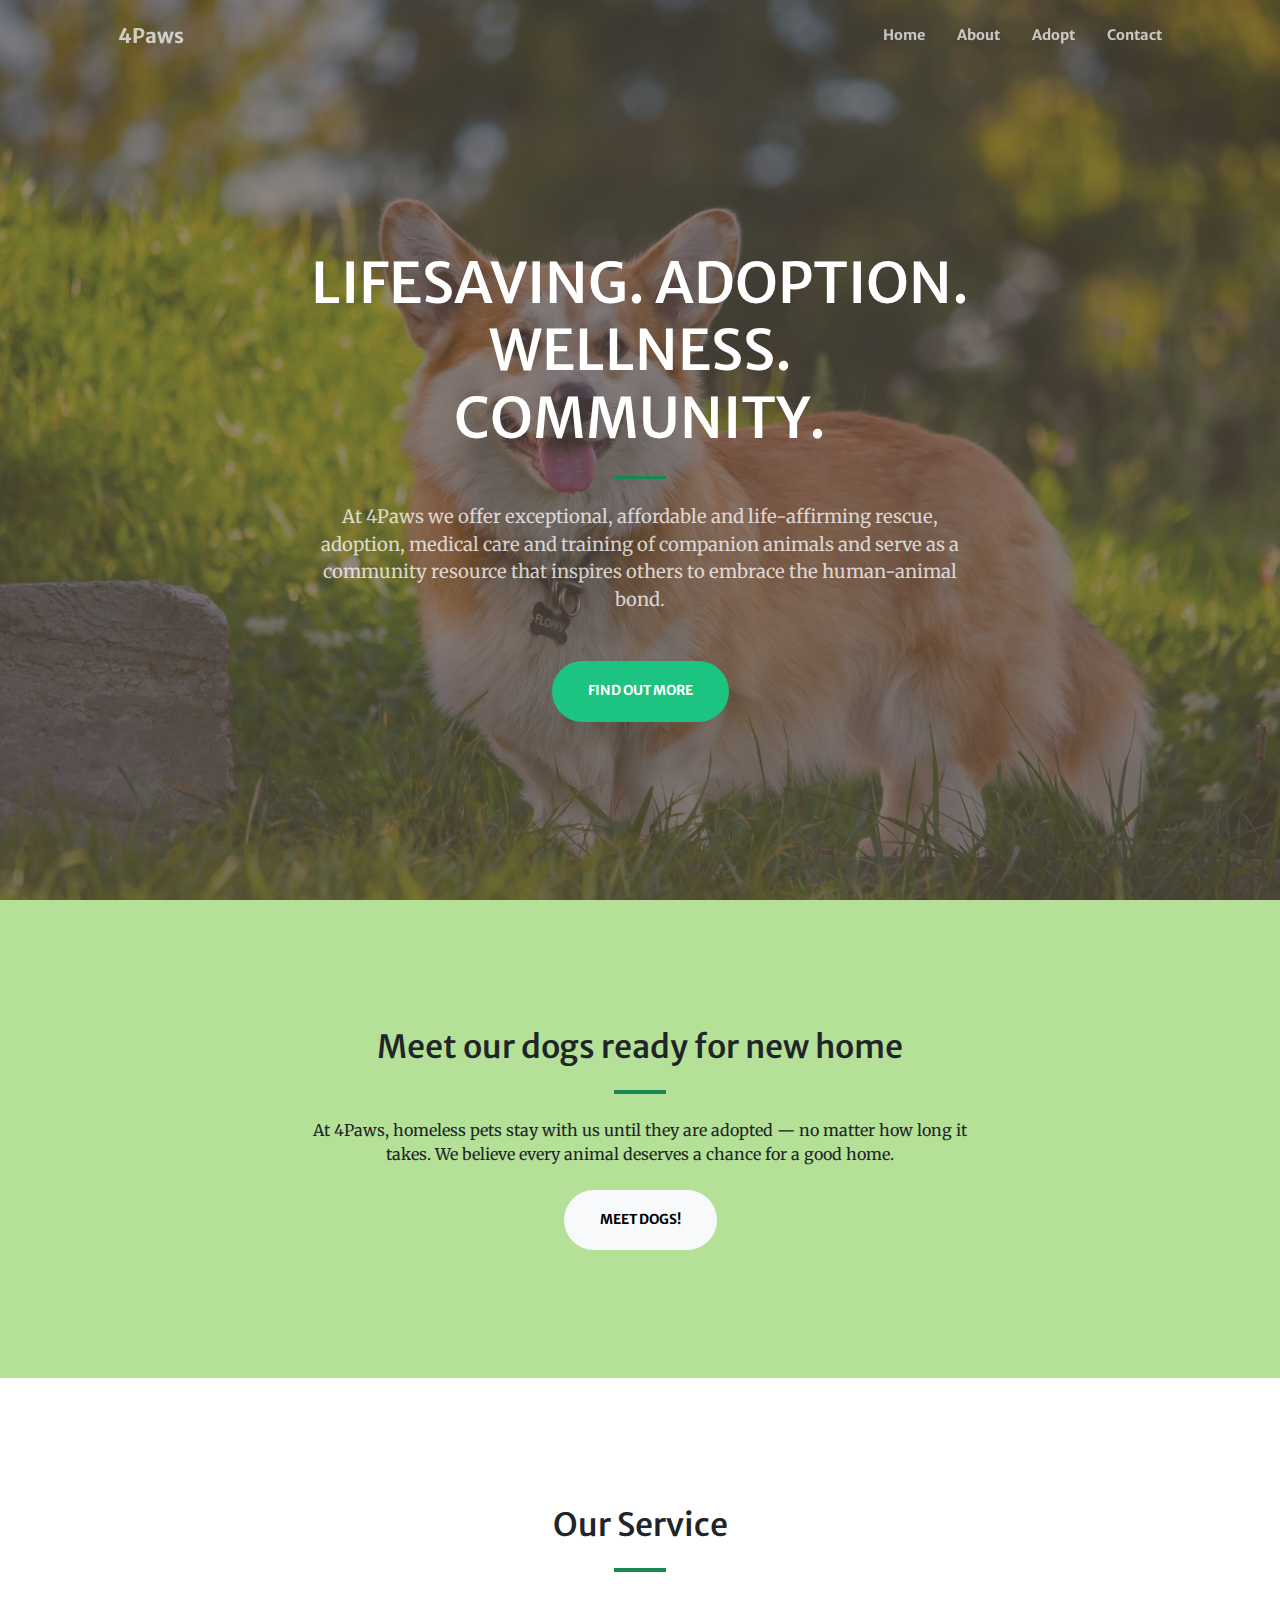
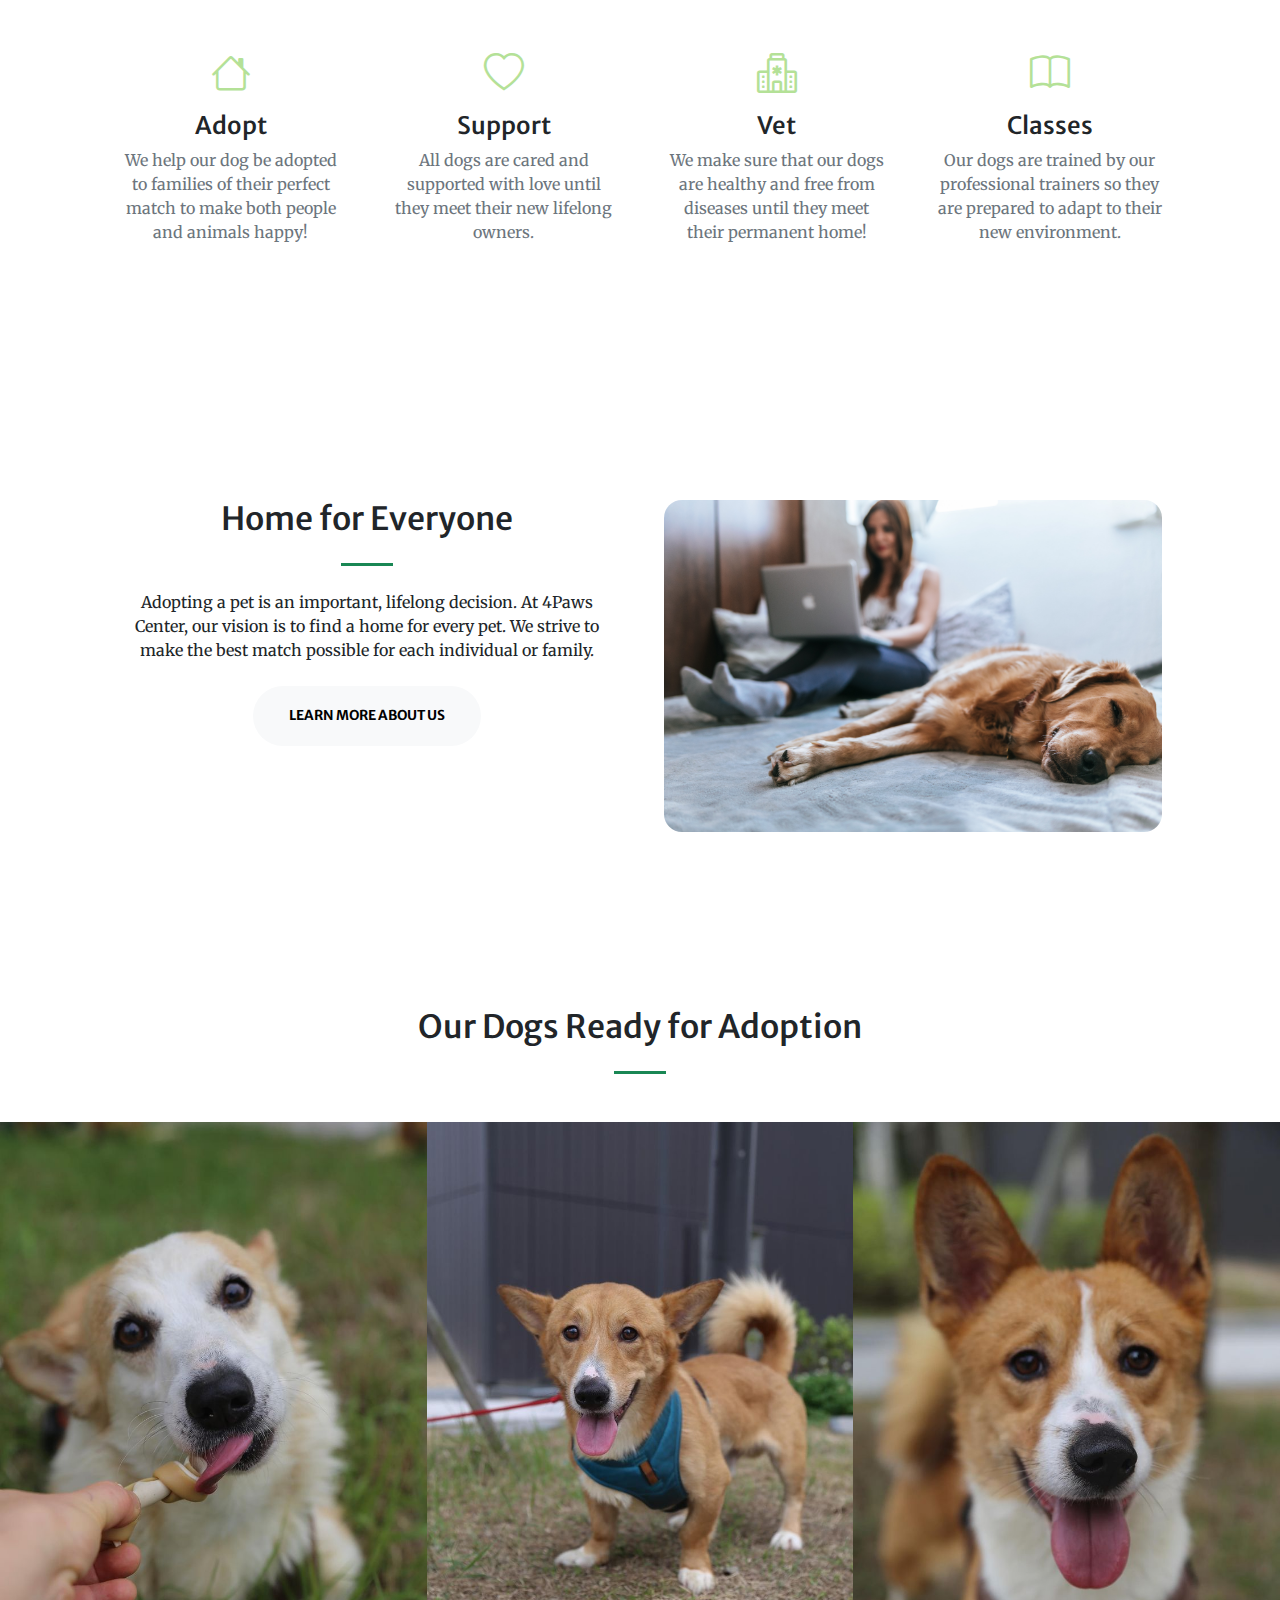
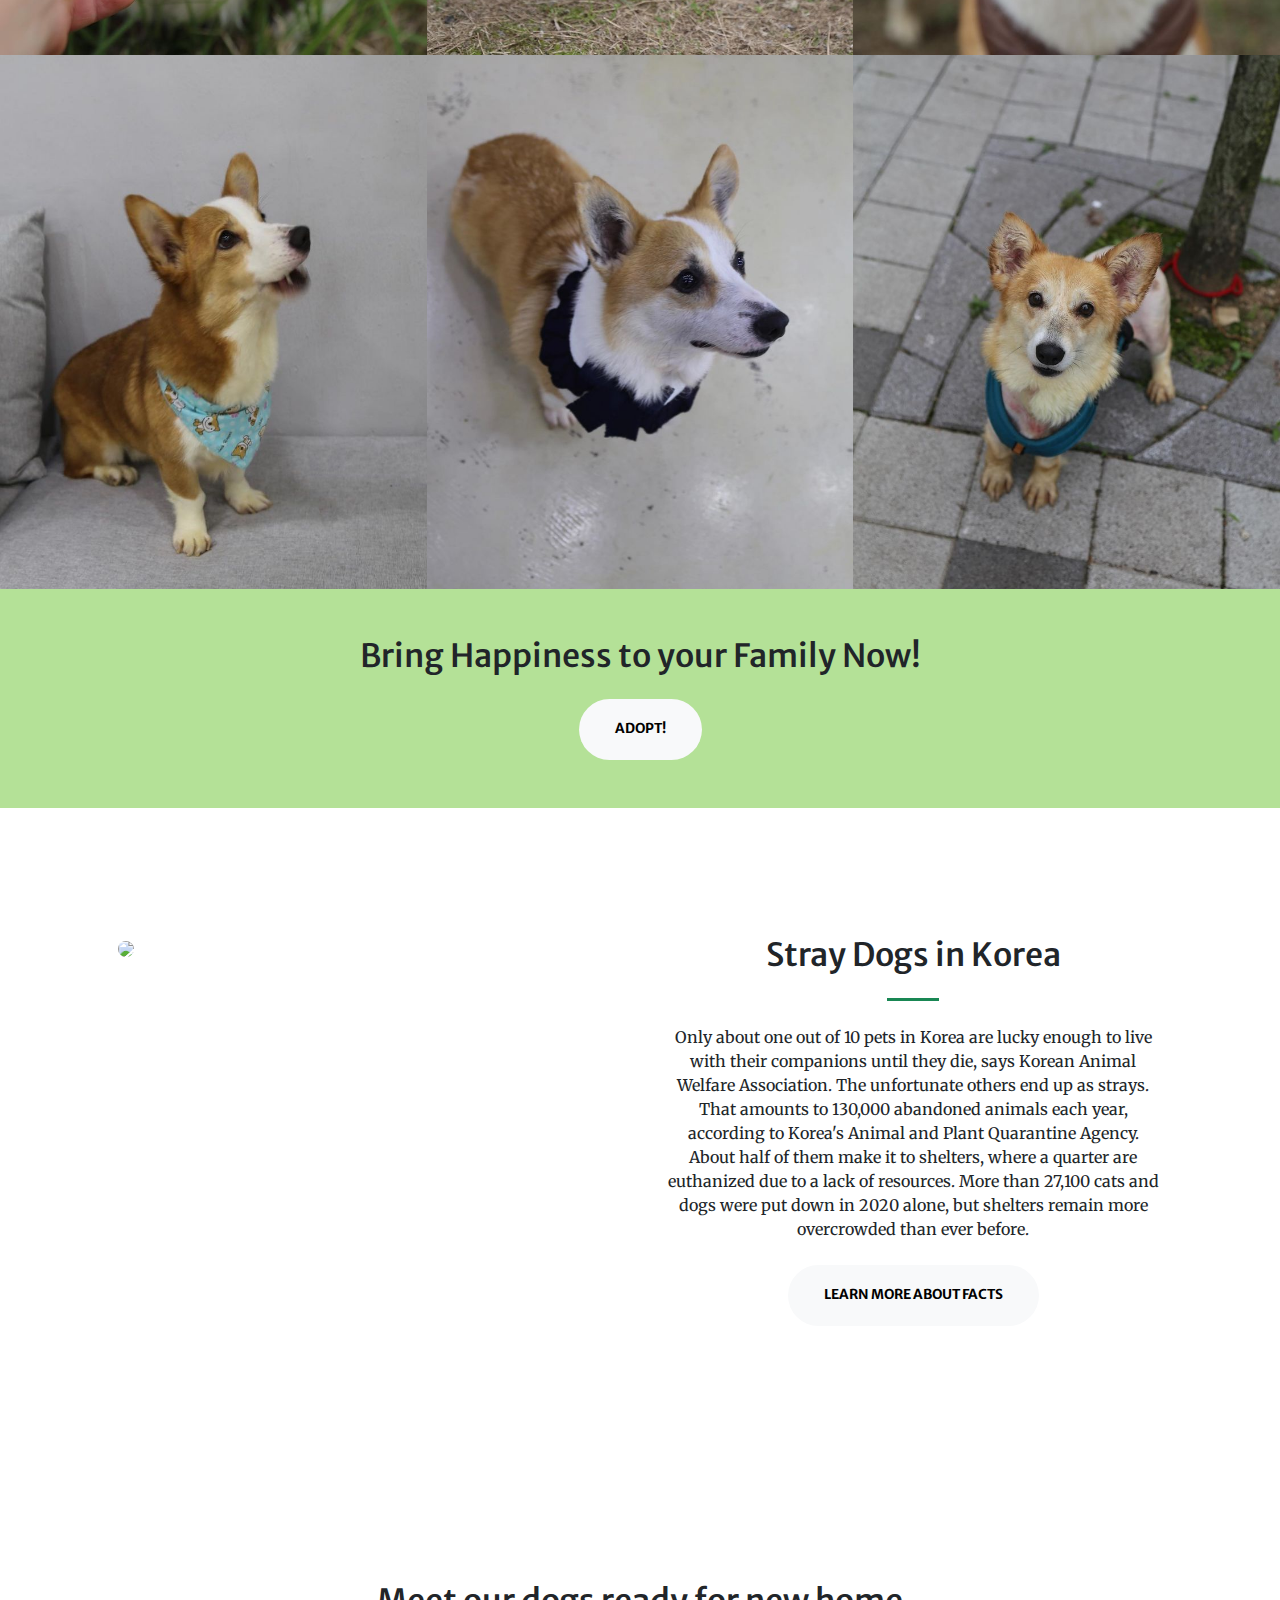
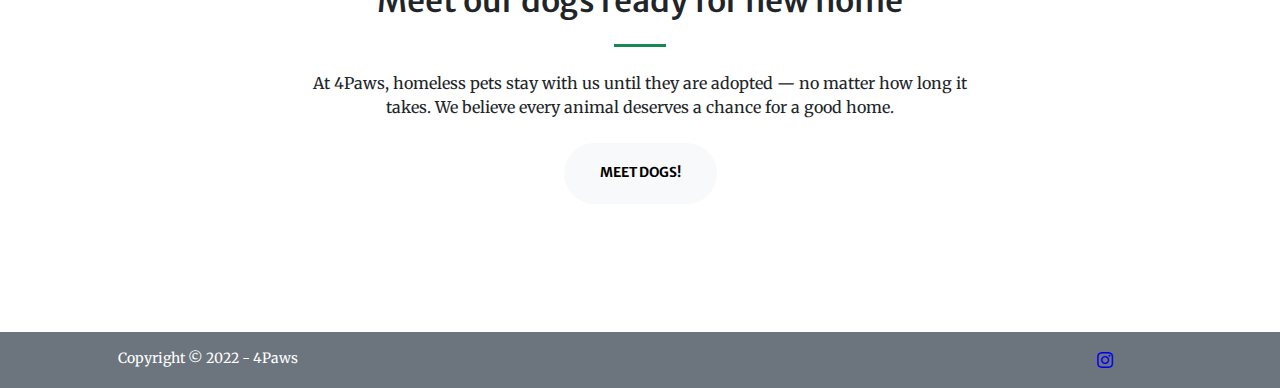
==== index.html @ 57ff25a9 "sd" ====
<!DOCTYPE html>
<html lang="en">

<head>
    <meta charset="utf-8" />
    <meta name="viewport" content="width=device-width, initial-scale=1, shrink-to-fit=no" />
    <meta name="description" content="" />
    <meta name="4paws" content="" />
    <title>4Paws - Save Animals</title>
    <!-- Favicon-->
    <link rel="icon" type="image/x-icon" href="assets/favicon.ico" />
    <!-- Bootstrap Icons-->
    <link rel="stylesheet" href="https://cdn.jsdelivr.net/npm/bootstrap-icons@1.8.3/font/bootstrap-icons.css">
    <!-- Google fonts-->
    <link href="https://fonts.googleapis.com/css?family=Merriweather+Sans:400,700" rel="stylesheet" />
    <link href="https://fonts.googleapis.com/css?family=Merriweather:400,300,300italic,400italic,700,700italic"
        rel="stylesheet" type="text/css" />
    <!-- SimpleLightbox plugin CSS-->
    <link href="https://cdnjs.cloudflare.com/ajax/libs/SimpleLightbox/2.1.0/simpleLightbox.min.css" rel="stylesheet" />
    <!-- Core theme CSS (includes Bootstrap)-->
    <link href="css/styles.css" rel="stylesheet" />
</head>

<body id="page-top">
    <!-- Navigation-->
    <nav class="navbar navbar-expand-lg navbar-light fixed-top py-3" id="mainNav">
        <div class="container px-4 px-lg-5">
            <a class="navbar-brand" href="index.html">4Paws</a>
            <button class="navbar-toggler navbar-toggler-right" type="button" data-bs-toggle="collapse"
                data-bs-target="#navbarResponsive" aria-controls="navbarResponsive" aria-expanded="false"
                aria-label="Toggle navigation"><span class="navbar-toggler-icon"></span></button>
            <div class="collapse navbar-collapse" id="navbarResponsive">
                <ul class="navbar-nav ms-auto my-2 my-lg-0">
                    <li class="nav-item"><a class="nav-link" href="index.html">Home</a></li>
                    <li class="nav-item"><a class="nav-link" href="index.html#services">About</a></li>
<!--                     <li class="nav-item"><a class="nav-link" href="stats.html">Statistics</a></li>
 -->                    <li class="nav-item"><a class="nav-link" href="adopt.html">Adopt</a></li>
                    <li class="nav-item"><a class="nav-link" href="contact.html">Contact</a></li>
                </ul>
            </div>
        </div>
    </nav>
    <!-- Masthead-->
    <header class="masthead">
        <div class="container px-4 px-lg-5 h-100">
            <div class="row gx-4 gx-lg-5 h-100 align-items-center justify-content-center text-center">
                <div class="col-lg-8 align-self-end">
                    <h1 class="text-white font-weight-bold">LIFESAVING. ADOPTION.
                        WELLNESS. COMMUNITY.</h1>
                    <hr class="divider" />
                </div>
                <div class="col-lg-8 align-self-baseline">
                    <p class="text-white-75 mb-5">At 4Paws we offer exceptional, affordable and life-affirming rescue,
                        adoption, medical care and training of companion animals and serve as a community resource that
                        inspires others to embrace the human-animal bond.</p>
                    <a class="btn btn-primary btn-xl" href="about.html">Find Out More</a>
                </div>
            </div>
        </div>
    </header>

    <!-- About-->
    <section class="page-section bg-primary" id="about">
        <div class="container px-4 px-lg-5">
            <div class="row gx-4 gx-lg-5 justify-content-center">
                <div class="col-lg-8 text-center">
                    <h2 class="text mt-0">Meet our dogs ready for new home</h2>
                    <hr class="divider" />
                    <p class="text-75 mb-4">At 4Paws, homeless pets stay with us until they are adopted — no matter how
                        long it takes. We believe every animal deserves a chance for a good home. </p>
                    <a class="btn btn-light btn-xl" href="https://www.instagram.com/4paws_goojo/?hl=en">Meet Dogs!</a>
                </div>
            </div>
        </div>
    </section>

    <!-- Services-->
    <section class="page-section" id="services">
        <div class="container px-4 px-lg-5">
            <h2 class="text-center mt-0">Our Service</h2>
            <hr class="divider" />
            <div class="row gx-4 gx-lg-5">
                <div class="col-lg-3 col-md-6 text-center">
                    <div class="mt-5">
                        <div class="mb-2"><i class="bi-house fs-1 text-primary"></i></div>
                        <h3 class="h4 mb-2">Adopt</h3>
                        <p class="text-muted mb-0">We help our dog be adopted to families of their perfect match to make
                            both people and animals happy!</p>
                    </div>
                </div>
                <div class="col-lg-3 col-md-6 text-center">
                    <div class="mt-5">
                        <div class="mb-2"><i class="bi-heart fs-1 text-primary"></i></div>
                        <h3 class="h4 mb-2">Support</h3>
                        <p class="text-muted mb-0">All dogs are cared and supported with love until they meet their new
                            lifelong owners.</p>
                    </div>
                </div>
                <div class="col-lg-3 col-md-6 text-center">
                    <div class="mt-5">
                        <div class="mb-2"><i class="bi-hospital fs-1 text-primary"></i></div>
                        <h3 class="h4 mb-2">Vet</h3>
                        <p class="text-muted mb-0">We make sure that our dogs are healthy and free from diseases until
                            they meet their permanent home!</p>
                    </div>
                </div>
                <div class="col-lg-3 col-md-6 text-center">
                    <div class="mt-5">
                        <div class="mb-2"><i class="bi-book fs-1 text-primary"></i></div>
                        <h3 class="h4 mb-2">Classes</h3>
                        <p class="text-muted mb-0">Our dogs are trained by our professional trainers so they are
                            prepared to adapt to their new environment.</p>
                    </div>
                </div>
            </div>
        </div>
    </section>

    <!-- Section 1 -->
    <section class="page-section" id="section1">
        <div class="container px-4 px-lg-5">
            <div class="row gx-4 gx-lg-5 justify-content-center">
                <div class="col-lg-6 text-center">
                    <h2 class="text mt-0">Home for Everyone</h2>
                    <hr class="divider" />
                    <p class="text-75 mb-4">Adopting a pet is an important, lifelong decision. At 4Paws Center, our vision is to find a home for every pet. We strive to make the best match possible for each individual or family.</p>
                    <a class="btn btn-light btn-xl" href="about.html">Learn more about Us</a>
                </div>
                <div class="col-lg-6">
                    <img class="img-fluid main-img" src="assets/img/home_dog.jpg">
                </div>
                </div>
            </div>
        </div>
    </section>

    <!-- Portfolio-->
    <div id="portfolio">
        <div class="container-fluid p-0">
            <h2 class="text-center mt-5  mb-4">Our Dogs Ready for Adoption</h2>
            <hr class="mb-5 mt-0 divider" />
            <div class="row g-0">
                <div class="col-lg-4 col-sm-6">
                    <div class="portfolio-box">
                        <img class="img-fluid" src="assets/img/portfolio/thumbnails/lotte.jpg" alt="..." />
                        <div class="portfolio-box-caption">
                            <div class="project-name">Sharlot</div>
                        </div>
                    </div>
                </div>
                <div class="col-lg-4 col-sm-6">
                    <div class="portfolio-box">
                        <img class="img-fluid" src="assets/img/portfolio/thumbnails/salt.jpg" alt="..." />
                        <div class="portfolio-box-caption">
                            <div class="project-name">Salt</div>
                        </div>
                    </div>
                </div>
                <div class="col-lg-4 col-sm-6">
                    <div class="portfolio-box">
                        <img class="img-fluid" src="assets/img/portfolio/thumbnails/sugar.jpg" alt="..." />
                        <div class="portfolio-box-caption">
                            <div class="project-name">Sugar</div>
                        </div>
                    </div>
                </div>
                <div class="col-lg-4 col-sm-6">
                    <div class="portfolio-box">
                        <img class="img-fluid" src="assets/img/portfolio/thumbnails/hero.jpg" alt="..." />
                        <div class="portfolio-box-caption">
                            <div class="project-name">Young</div>
                        </div>
                    </div>
                </div>
                <div class="col-lg-4 col-sm-6">
                    <div class="portfolio-box">
                        <img class="img-fluid" src="assets/img/portfolio/thumbnails/wealth.jpg" alt="..." />
                        <div class="portfolio-box-caption">
                            <div class="project-name">Welsche</div>
                        </div>
                    </div>
                </div>
                <div class="col-lg-4 col-sm-6">
                    <div class="portfolio-box">
                        <img class="img-fluid" src="assets/img/portfolio/thumbnails/faris.jpg" alt="..." />
                        <div class="portfolio-box-caption p-3">
                            <div class="project-name">Paris</div>
                        </div>
                    </div>
                </div>
            </div>
        </div>
    </div>


    <!-- Call to action-->
    <section class="bg-primary pt-5 pb-5 text">
        <div class="container px-1 px-lg-1 text-center">
            <h2 class="mb-4">Bring Happiness to your Family Now!</h2>
            <a class="btn btn-light btn-xl" href="adopt.html">Adopt!</a>
        </div>
    </section>


    <!-- Facts-->
    <section class="page-section" id="facts">
        <div class="container px-4 px-lg-5">
            <div class="row gx-4 gx-lg-5 justify-content-center">
                <div class="col-lg-6">
                                        <img class="img-fluid main-img" src="assets/img/korea_dog.jpg">

                </div>

                <div class="col-lg-6 text-center">
                    <h2 class="text mt-0">Stray Dogs in Korea</h2>
                    <hr class="divider" />
                    <p class="text-75 mb-4">Only about one out of 10 pets in Korea are lucky enough to live with their
                        companions until they die, says Korean Animal Welfare Association. The unfortunate others end up
                        as strays.
                        That amounts to 130,000 abandoned animals each year, according to Korea's Animal and Plant
                        Quarantine Agency. About half of them make it to shelters, where a quarter are euthanized due to
                        a lack of resources. More than 27,100 cats and dogs were put down in 2020 alone, but shelters
                        remain more overcrowded than ever before.</p>
                    <a class="btn btn-light btn-xl" href="stats.html">Learn more about facts</a>
                </div>
            </div>
        </div>
    </section>


    <!-- Volunteering -->
    <section class="page-section" id="facts">
        <div class="container px-4 px-lg-5">
            <div class="row gx-4 gx-lg-5 justify-content-center">
                <div class="col-lg-8 text-center">
                    <h2 class="text mt-0">Meet our dogs ready for new home</h2>
                    <hr class="divider" />
                    <p class="text-75 mb-4">At 4Paws, homeless pets stay with us until they are adopted — no matter how
                        long it takes. We believe every animal deserves a chance for a good home. </p>
                    <a class="btn btn-light btn-xl" href="adopt.html">Meet Dogs!</a>
                </div>
            </div>
        </div>
    </section>


    <!-- Footer-->
    <footer class="bg-secondary py-3">
        <div class="container px-4 px-lg-5">
            <div class="row">
                <div class="col-lg-11 small text-left text-white">
                    Copyright &copy; 2022 - 4Paws
                </div>
                <div class="col-lg-1 right">
                    <a href="https://www.instagram.com/4paws_goojo/" target="_blank"><i class="bi bi-instagram"></i></a>
                </div>
            </div>
        </div>
    </footer>
    <!-- Bootstrap core JS-->
    <script src="https://cdn.jsdelivr.net/npm/bootstrap@5.1.3/dist/js/bootstrap.bundle.min.js"></script>
    <!-- SimpleLightbox plugin JS-->
    <script src="https://cdnjs.cloudflare.com/ajax/libs/SimpleLightbox/2.1.0/simpleLightbox.min.js"></script>
    <!-- Core theme JS-->
    <script src="js/scripts.js"></script>
    <!-- * * * * * * * * * * * * * * * * * * * * * * * * * * * * * * * * * * * * * * * *-->
    <!-- * *                               SB Forms JS                               * *-->
    <!-- * * Activate your form at https://startbootstrap.com/solution/contact-forms * *-->
    <!-- * * * * * * * * * * * * * * * * * * * * * * * * * * * * * * * * * * * * * * * *-->
    <script src="https://cdn.startbootstrap.com/sb-forms-latest.js"></script>
</body>

</html>
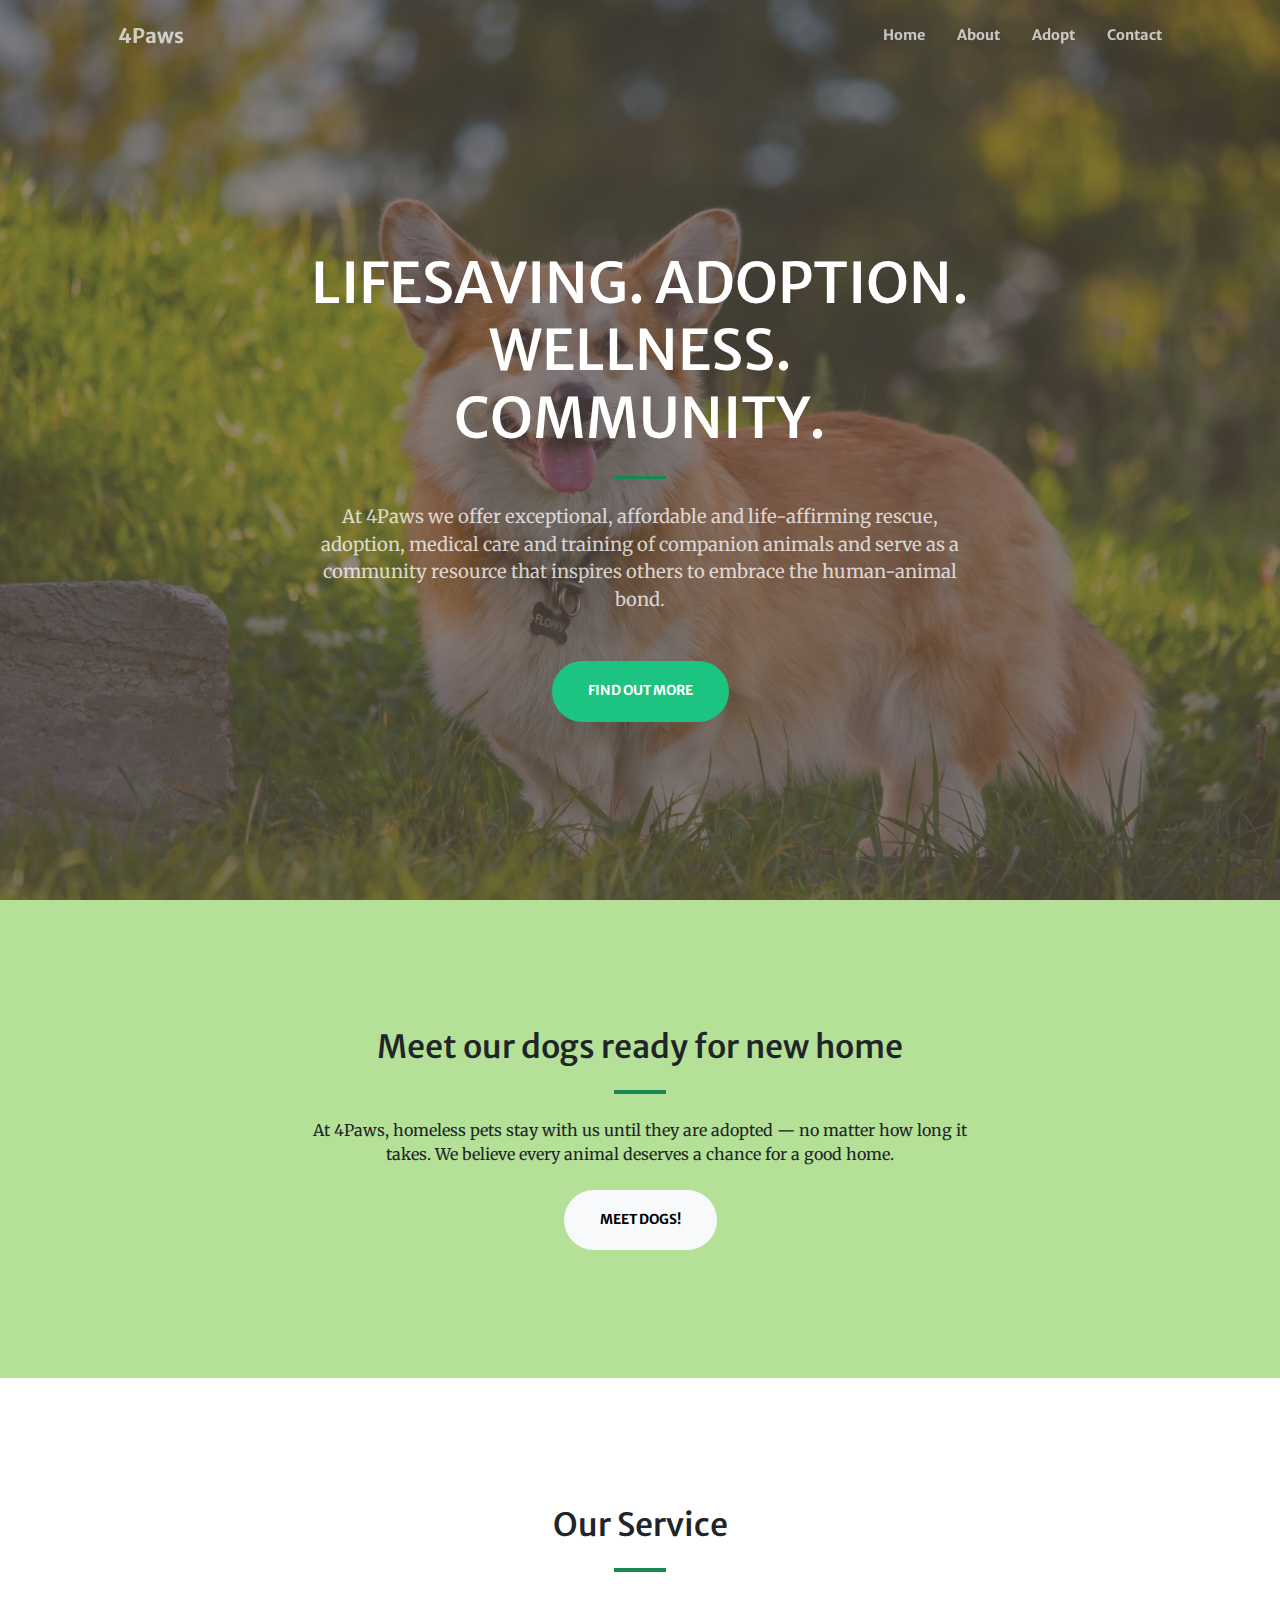
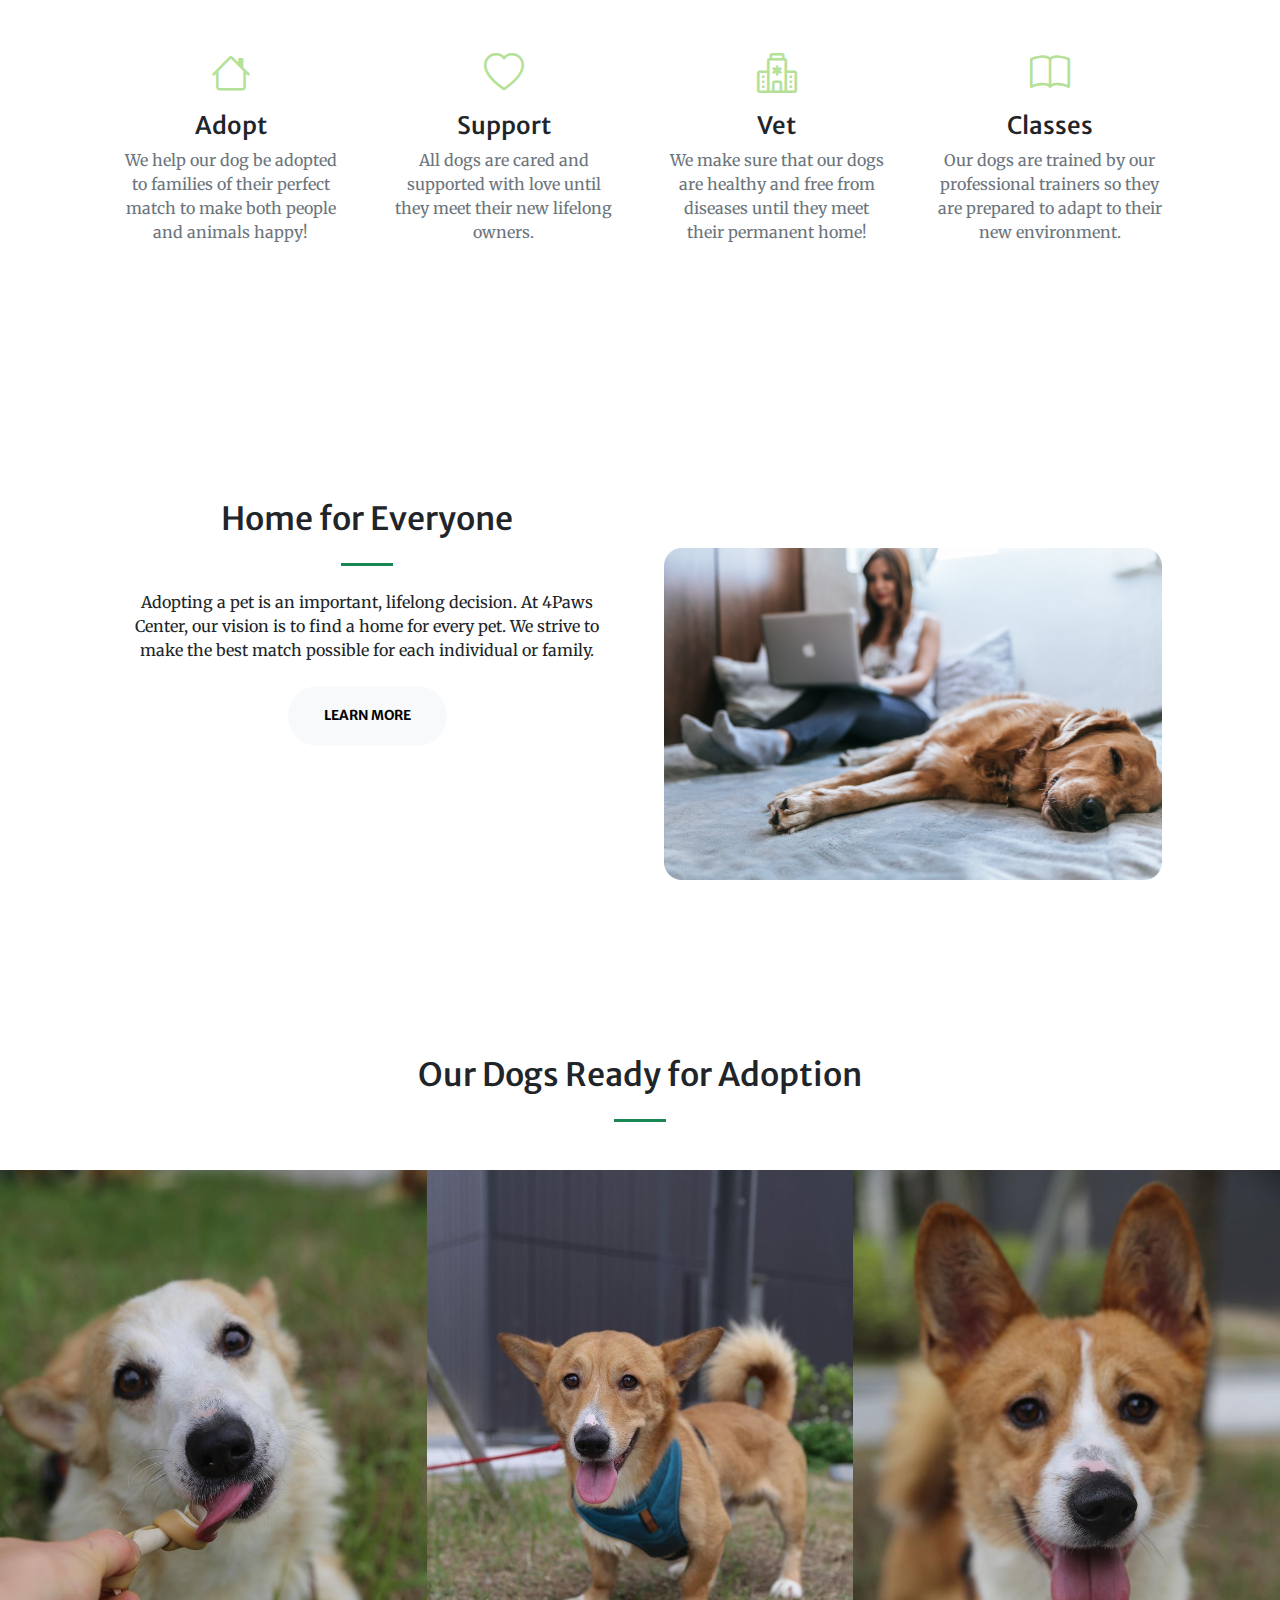
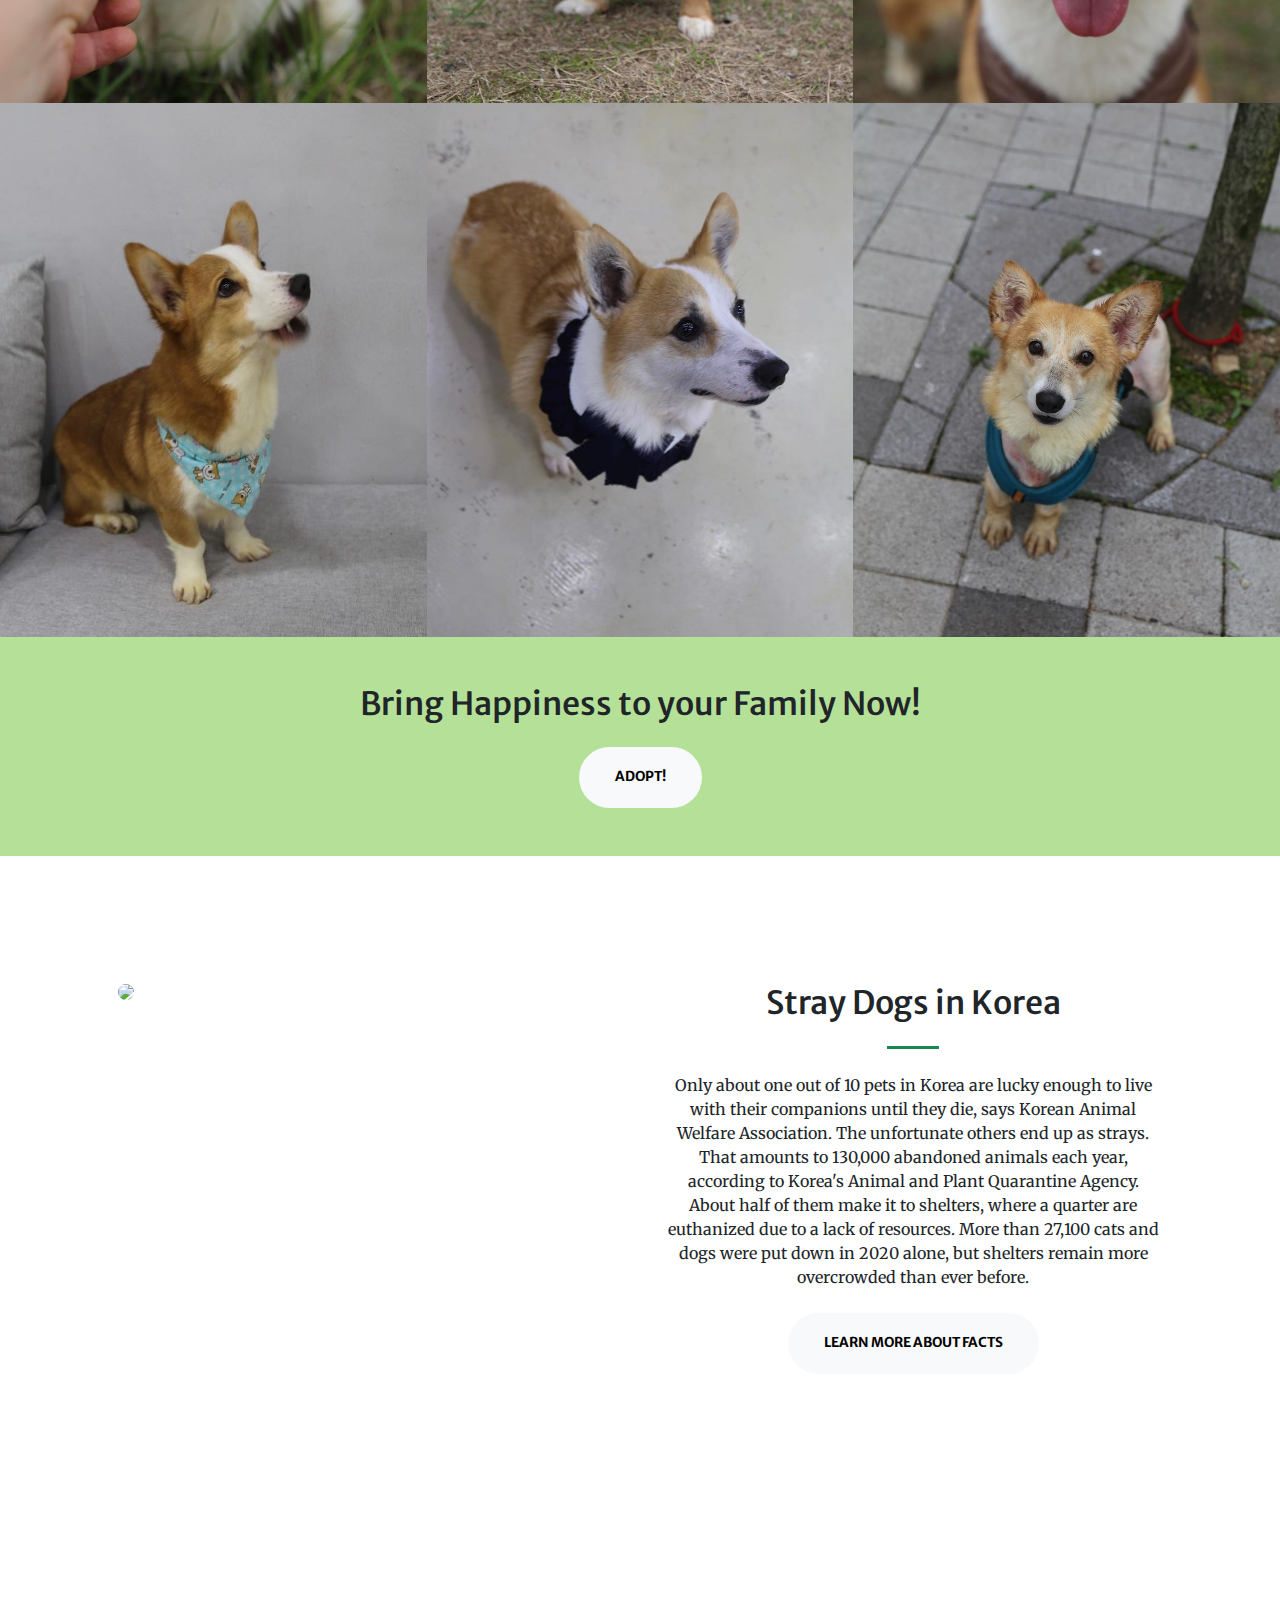
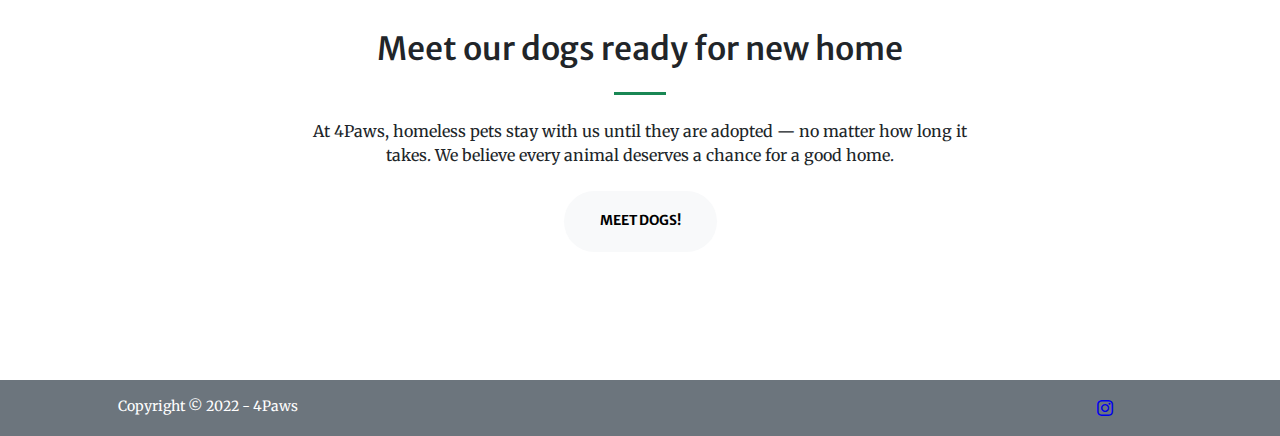
==== commit 0f118aed: "margin" ====
--- a/index.html
+++ b/index.html
@@ -19,6 +19,8 @@
     <link href="https://cdnjs.cloudflare.com/ajax/libs/SimpleLightbox/2.1.0/simpleLightbox.min.css" rel="stylesheet" />
     <!-- Core theme CSS (includes Bootstrap)-->
     <link href="css/styles.css" rel="stylesheet" />
+
+
 </head>
 
 <body id="page-top">
@@ -53,11 +55,12 @@
                     <p class="text-white-75 mb-5">At 4Paws we offer exceptional, affordable and life-affirming rescue,
                         adoption, medical care and training of companion animals and serve as a community resource that
                         inspires others to embrace the human-animal bond.</p>
-                    <a class="btn btn-primary btn-xl" href="about.html">Find Out More</a>
+                    <a href="" class="btn btn-primary btn-xl" data-bs-toggle="modal" data-bs-target="#modalLoginForm">Find Out More</a>
                 </div>
             </div>
         </div>
     </header>
+
 
     <!-- About-->
     <section class="page-section bg-primary" id="about">
@@ -124,14 +127,14 @@
                     <h2 class="text mt-0">Home for Everyone</h2>
                     <hr class="divider" />
                     <p class="text-75 mb-4">Adopting a pet is an important, lifelong decision. At 4Paws Center, our vision is to find a home for every pet. We strive to make the best match possible for each individual or family.</p>
-                    <a class="btn btn-light btn-xl" href="about.html">Learn more about Us</a>
+                    <a class="btn btn-light btn-xl" href="adopt.html">Learn More</a>
                 </div>
                 <div class="col-lg-6">
-                    <img class="img-fluid main-img" src="assets/img/home_dog.jpg">
-                </div>
-                </div>
-            </div>
-        </div>
+                    <img class="img-fluid main-img mt-5" src="assets/img/home_dog.jpg">
+                </div>
+                </div>
+            </div>
+        </div> 
     </section>
 
     <!-- Portfolio-->
@@ -207,7 +210,7 @@
         <div class="container px-4 px-lg-5">
             <div class="row gx-4 gx-lg-5 justify-content-center">
                 <div class="col-lg-6">
-                                        <img class="img-fluid main-img" src="assets/img/korea_dog.jpg">
+                                        <img class="img-fluid main-img mb-5" src="assets/img/korea_dog.jpg">
 
                 </div>
 
@@ -221,7 +224,7 @@
                         Quarantine Agency. About half of them make it to shelters, where a quarter are euthanized due to
                         a lack of resources. More than 27,100 cats and dogs were put down in 2020 alone, but shelters
                         remain more overcrowded than ever before.</p>
-                    <a class="btn btn-light btn-xl" href="stats.html">Learn more about facts</a>
+                    <a class="btn btn-light btn-xl" href="https://www.koreaherald.com/view.php?ud=20210323000754">Learn more about facts</a>
                 </div>
             </div>
         </div>
@@ -237,11 +240,209 @@
                     <hr class="divider" />
                     <p class="text-75 mb-4">At 4Paws, homeless pets stay with us until they are adopted — no matter how
                         long it takes. We believe every animal deserves a chance for a good home. </p>
-                    <a class="btn btn-light btn-xl" href="adopt.html">Meet Dogs!</a>
-                </div>
-            </div>
-        </div>
-    </section>
+                    <a class="btn btn-light btn-xl" href="https://www.instagram.com/4paws_goojo/">Meet Dogs!</a>
+                </div>
+            </div>
+        </div>
+    </section>
+
+
+
+<!-- Modal-->
+        <div class="modal fade" id="modalLoginForm" tabindex="-1" role="dialog" aria-labelledby="myModalLabel"
+      aria-hidden="true">
+
+          <div class="modal-dialog modal-xl" role="document">
+            <div class="modal-content">
+                
+              <div class="modal-header text-center">
+                <h4 class="modal-title w-100 font-weight-bold">Sign in</h4>
+                <button type="button" class="close" data-bs-dismiss="modal" aria-label="Close">
+                  <span aria-hidden="true">&times;</span>
+                </button>
+              </div>
+              <div class=  "row">
+                <div class="col-lg-6 mymodal-left">
+              <div class="modal-body mx-3">
+                <h3>Users</h3>
+                    <ul class="nav nav-pills nav-justified mb-3" id="ex1" role="tablist">
+                      <li class="nav-item" role="presentation">
+                        <a class="nav-link active" id="tab-login" data-bs-toggle="pill" href="#pills-login" role="tab"
+                          aria-controls="pills-login" aria-selected="true">Login</a>
+                      </li>
+                      <li class="nav-item" role="presentation">
+                        <a class="nav-link regi" id="tab-register" data-bs-toggle="pill" href="#pills-register" role="tab"
+                          aria-controls="pills-register" aria-selected="false">Register</a>
+                      </li>
+                    </ul>
+                    <!-- Pills navs -->
+
+                    <!-- Pills content -->
+                    <div class="tab-content">
+                      <div class="tab-pane fade show active" id="pills-login" role="tabpanel" aria-labelledby="tab-login">
+                        <form>
+                          <!-- Email input -->
+                          <div class="form-outline mb-4">
+                            <input type="email" id="loginName" class="form-control" placeholder="Email" />
+<!--                             <label class="form-label" for="loginName"></label>
+ -->                          </div>
+
+                          <!-- Password input -->
+                          <div class="form-outline mb-4">
+<!--                                 <label for="form-label"></label>
+ -->
+                            <input type="password" id="loginPassword" class="form-control" placeholder="Password" />
+                          </div>
+
+                          <!-- 2 column grid layout -->
+                          <div class="row mb-4">
+                            <div class="col-md-6 d-flex justify-content-center">
+                              <!-- Checkbox -->
+                              <div class="form-check mb-3 mb-md-0">
+                                <input class="form-check-input" type="checkbox" value="" id="loginCheck" checked />
+                                <label class="form-check-label forgot" for="loginCheck"> Remember me </label>
+                              </div>
+                            </div>
+
+                            <div class="col-md-6 d-flex justify-content-center">
+                              <!-- Simple link -->
+                              <a class="forgot" href="#!">Forgot password?</a>
+                            </div>
+                          </div>
+
+                          <!-- Submit button -->
+                          <button type="submit" class="btn btn-primary btn-block mb-4">Sign in</button>
+
+                        </form>
+                      </div>
+                      <div class="tab-pane fade" id="pills-register" role="tabpanel" aria-labelledby="tab-register">
+                        <form>
+
+                          <!-- Name input -->
+                          <div class="form-outline mb-4">
+                            <input type="text" id="registerName" class="form-control" placeholder="Name" />
+<!--                             <label class="form-label" for="registerName">Name</label>
+ -->                          </div>
+
+                          <div class="form-outline mb-4">
+                            <input type="text" id="registerName" class="form-control" placeholder="Date of birth (ex. 19941115)" />
+<!--                             <label class="form-label" for="registerName">Name</label>
+ -->                          </div>
+
+                          <!-- Username input -->
+                          <div class="form-outline mb-4">
+                            <input type="text" id="registerUsername" class="form-control" placeholder="Username" />
+<!--                             <label class="form-label" for="registerUsername">Username</label>
+ -->                          </div>
+
+                          <!-- Email input -->
+                          <div class="form-outline mb-4">
+                            <input type="email" id="registerEmail" class="form-control" placeholder="Email" />
+<!--                             <label class="form-label" for="registerEmail">Email</label>
+ -->                          </div>
+
+                          <!-- Password input -->
+                          <div class="form-outline mb-4">
+                            <input type="password" id="registerPassword" class="form-control" placeholder="Password"/>
+<!--                             <label class="form-label" for="registerPassword">Password</label>
+ -->                          </div>
+
+                          <!-- Repeat Password input -->
+                          <div class="form-outline mb-4">
+                            <input type="password" id="registerRepeatPassword" class="form-control" placeholder="Re-password" />
+<!--                             <label class="form-label" for="registerRepeatPassword">Repeat password</label>
+ -->                          </div>
+
+                            <div class="form-outline mb-4">
+                                <h6>Have you ever had a dog as part of your life?</h6>
+                                <div class="form-check">
+                                  <input class="form-check-input" type="radio" name="flexRadioDefault" id="flexRadioDefault1">
+                                  <label class="form-check-label" for="flexRadioDefault1">
+                                    Yes
+                                  </label>
+                                </div>
+                                <div class="form-check">
+                                  <input class="form-check-input" type="radio" name="flexRadioDefault" id="flexRadioDefault2" checked>
+                                  <label class="form-check-label" for="flexRadioDefault2">
+                                    No
+                                  </label>
+                                </div>
+                            </div>
+                                                        <div class="form-outline mb-4">
+                                <h6>Have you ever adopted a puppy?</h6>
+                                <div class="form-check">
+                                  <input class="form-check-input" type="radio" name="flexRadioDefault2" id="flexRadioDefault3">
+                                  <label class="form-check-label" for="flexRadioDefault3">
+                                    Yes
+                                  </label>
+                                </div>
+                                <div class="form-check">
+                                  <input class="form-check-input" type="radio" name="flexRadioDefault2" id="flexRadioDefault4" checked>
+                                  <label class="form-check-label" for="flexRadioDefault4">
+                                    No
+                                  </label>
+                                </div>
+                            </div>
+
+                                                        <div class="form-outline mb-4">
+                                <h6>Do you love puppy?</h6>
+                                <div class="form-check">
+                                  <input class="form-check-input" type="radio" name="flexRadioDefault3" id="flexRadioDefault5"  checked>
+                                  <label class="form-check-label" for="flexRadioDefault5">
+                                    Yes
+                                  </label>
+                                </div>
+                                <div class="form-check">
+                                  <input class="form-check-input" type="radio" name="flexRadioDefault3" id="flexRadioDefault6">
+                                  <label class="form-check-label" for="flexRadioDefault6">
+                                    No
+                                  </label>
+                                </div>
+                            </div>
+                          <!-- Checkbox -->
+<!--                           <div class="form-check d-flex justify-content-center mb-4">
+                            <input class="form-check-input me-2" type="checkbox" value="" id="registerCheck" checked
+                              aria-describedby="registerCheckHelpText" />
+                            <label class="form-check-label" for="registerCheck">
+                              I have read and agree to the terms
+                            </label>
+                          </div> -->
+
+                          <!-- Submit button -->
+                          <button type="submit" class="btn btn-primary btn-block mb-3">Sign in</button>
+                        </form>
+                      </div>
+                    </div>
+              </div>
+
+
+        </div>
+
+             <div class="col-lg-6 ">
+              <div class="modal-body mx-3 align-items-center">
+                <h3 class="mt-3 mb-5">Admins</h3>
+                          <div class="form-outline mb-4">
+                            <input type="email" id="loginName" class="form-control" placeholder="Email" />
+<!--                             <label class="form-label" for="loginName"></label>
+ -->                          </div>
+
+                          <!-- Password input -->
+                          <div class="form-outline mb-4">
+<!--                                 <label for="form-label"></label>
+ -->
+                            <input type="password" id="loginPassword" class="form-control" placeholder="Password" />
+                          </div>
+                <br>
+              <div class="mt-3">
+                     <button type="submit" class="btn btn-primary btn-block float-right">Log in</button>
+                 </div>
+           </div>
+          </div>
+      </div>
+
+  </div>
+    </div>
+</div>
 
 
     <!-- Footer-->
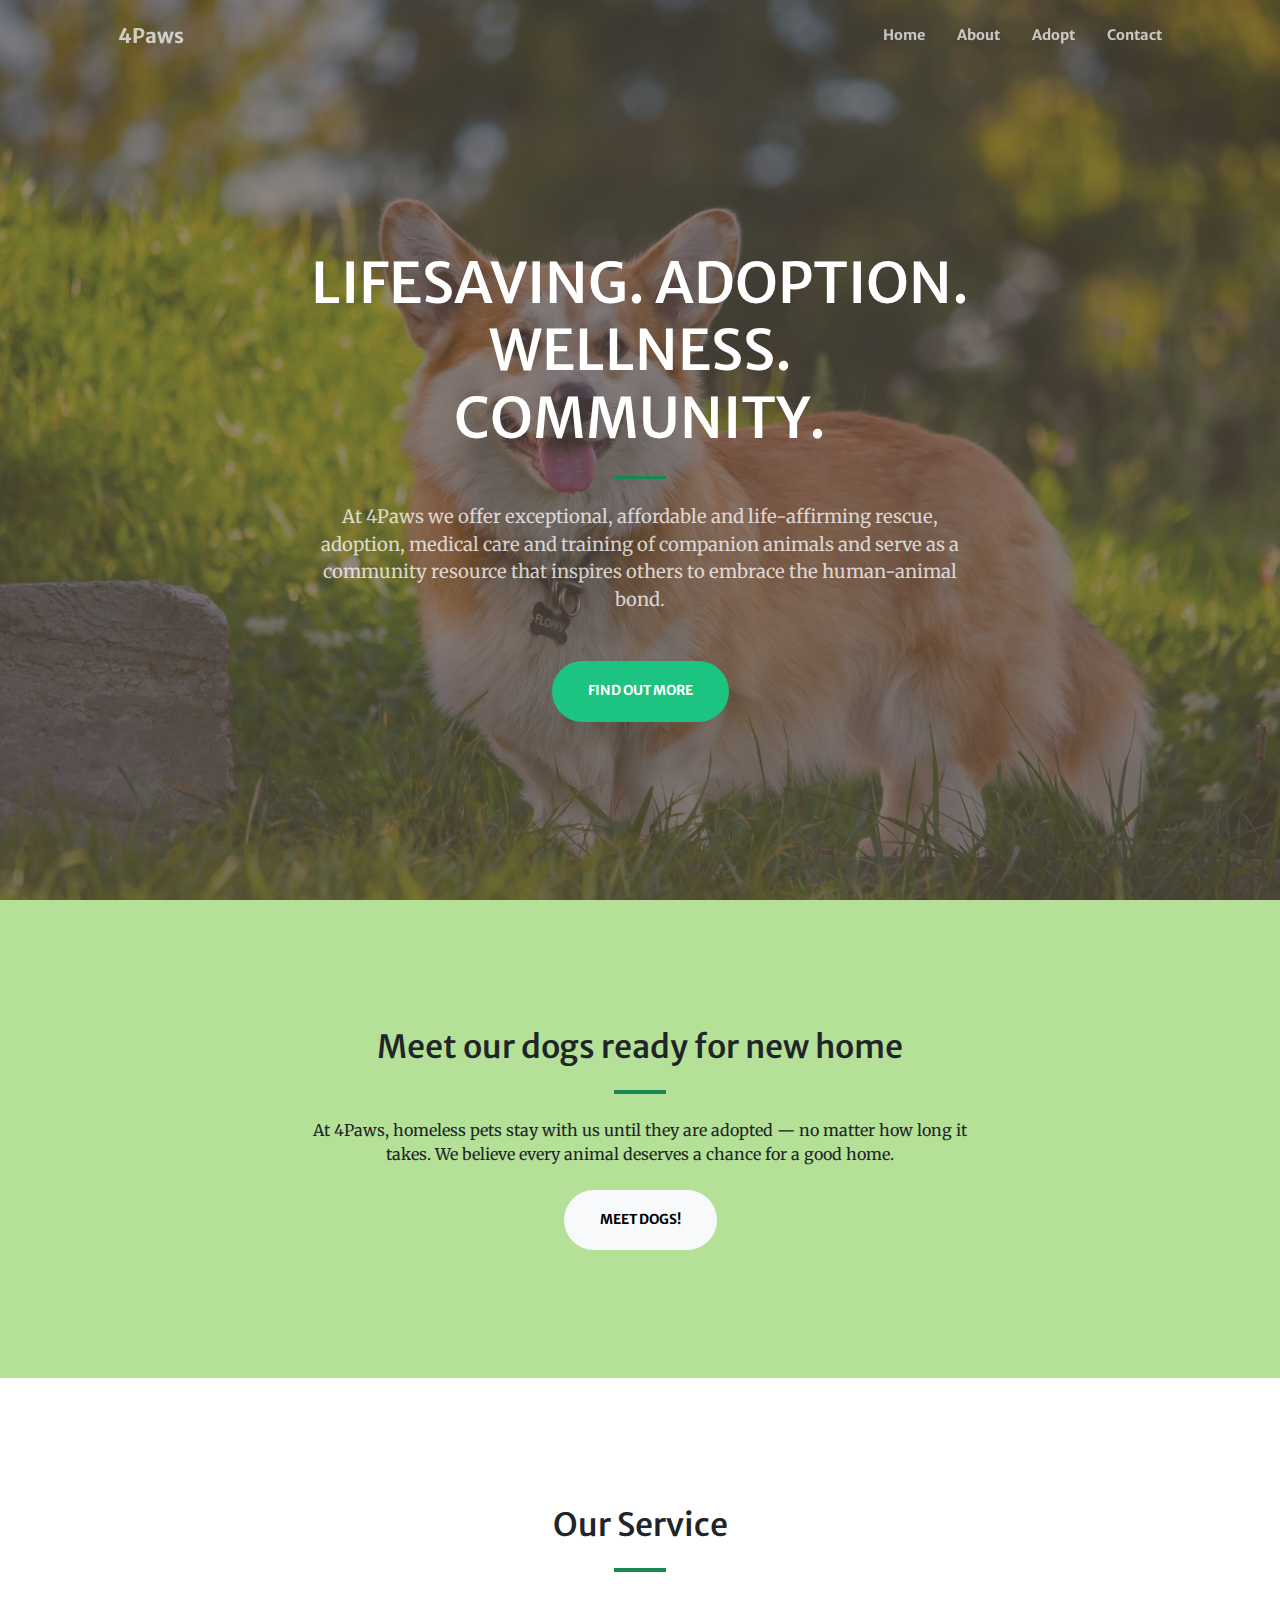
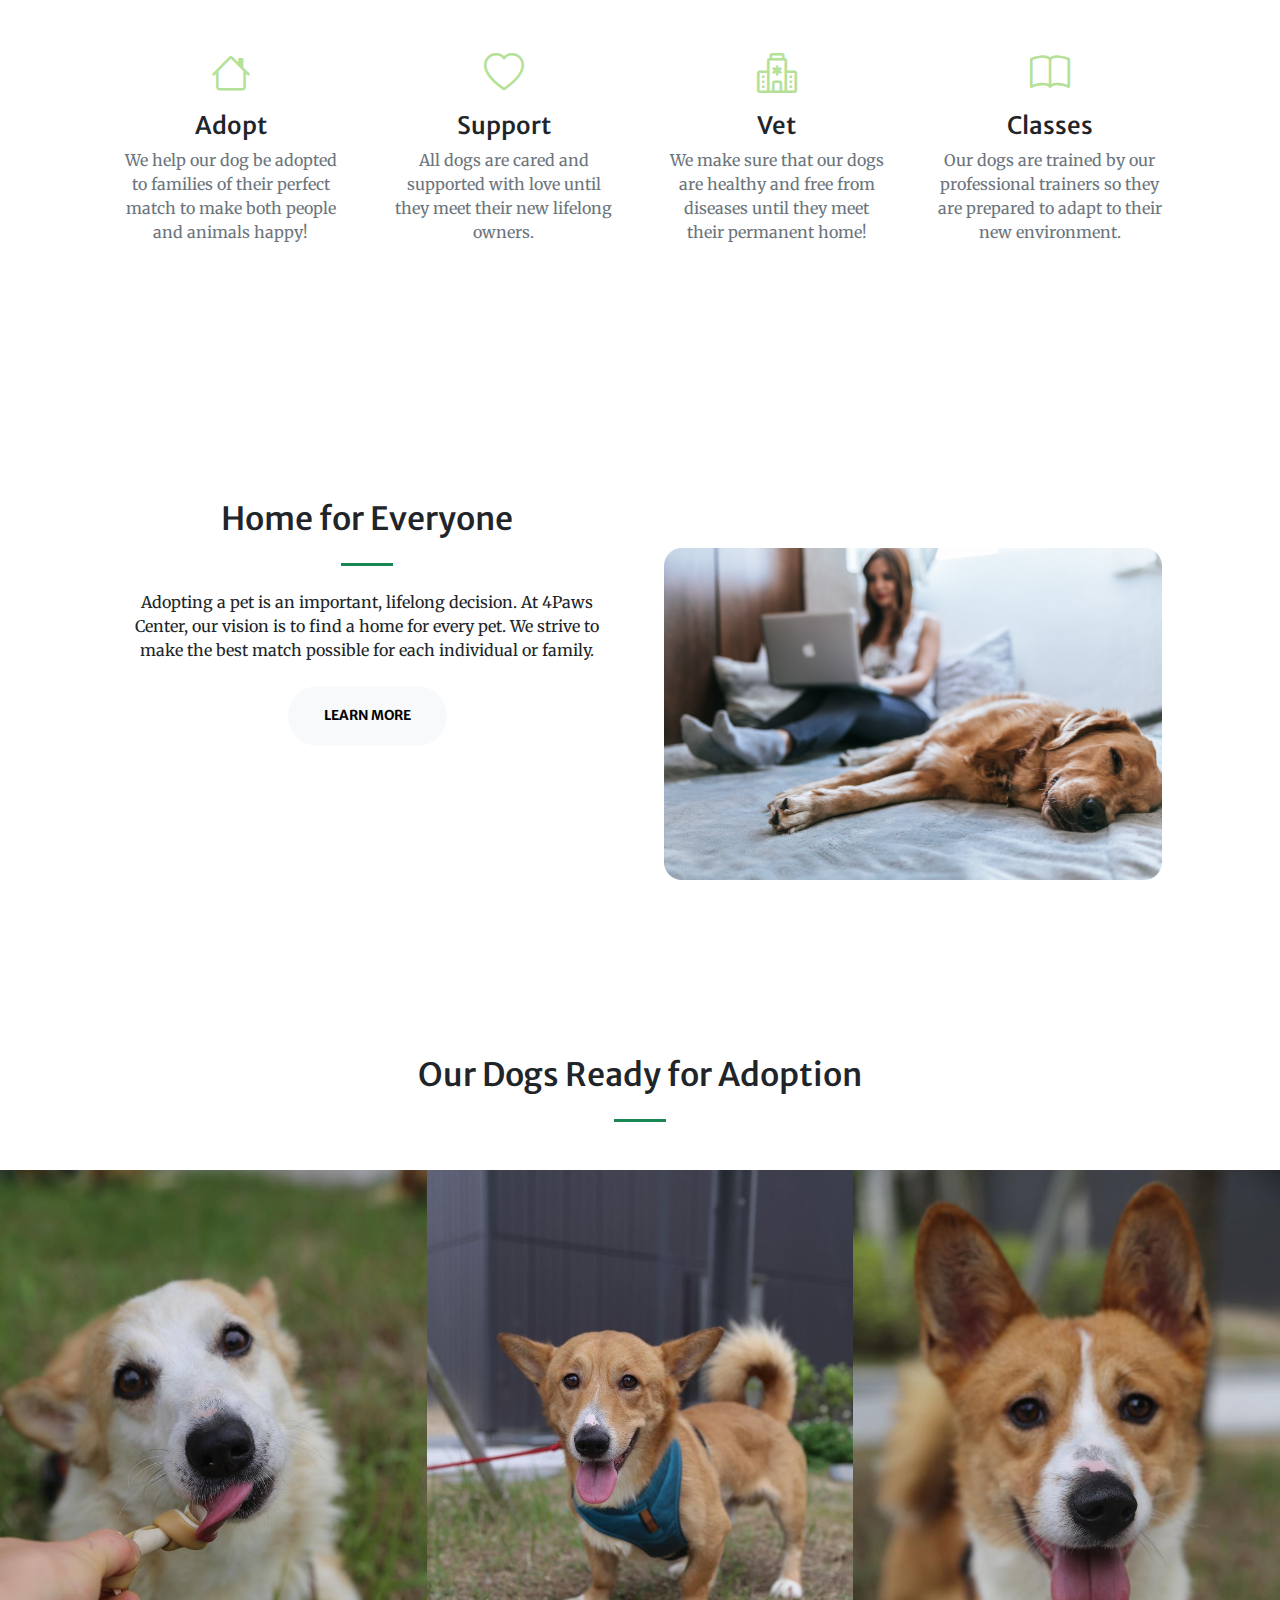
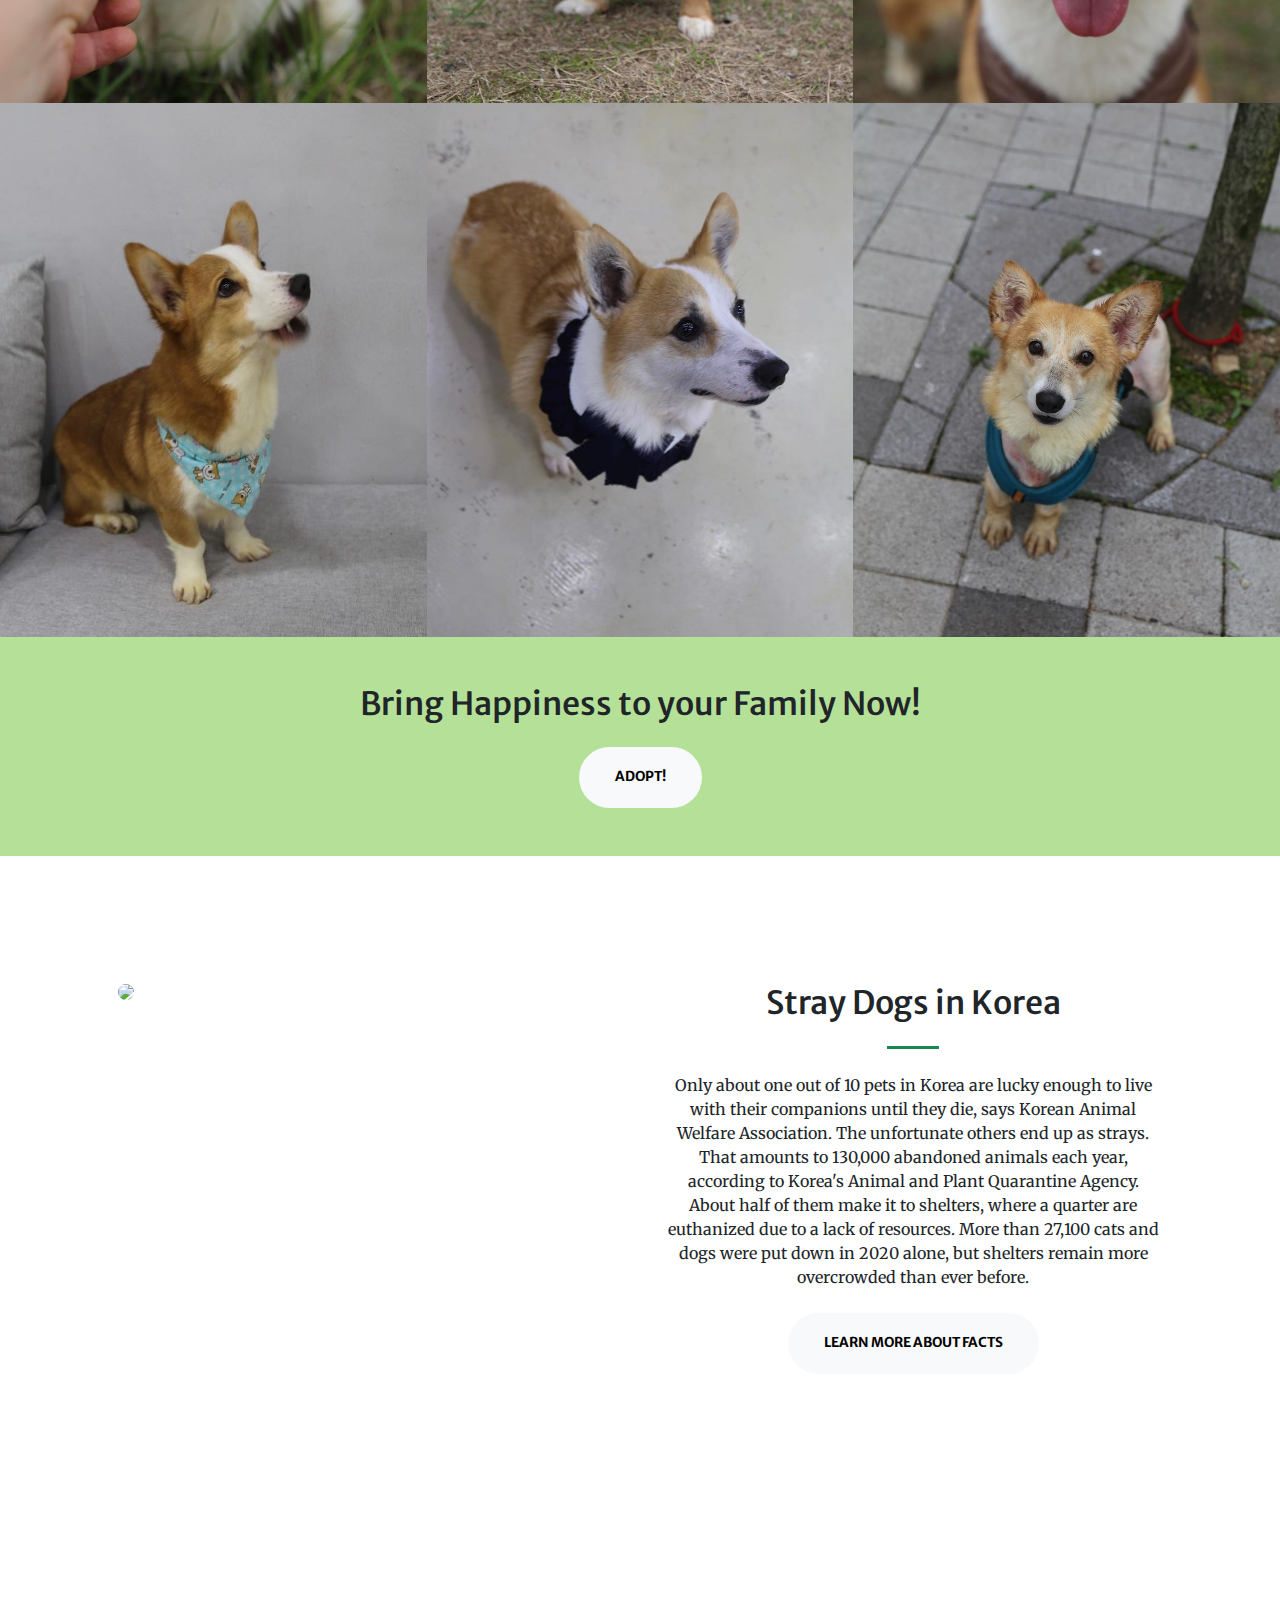
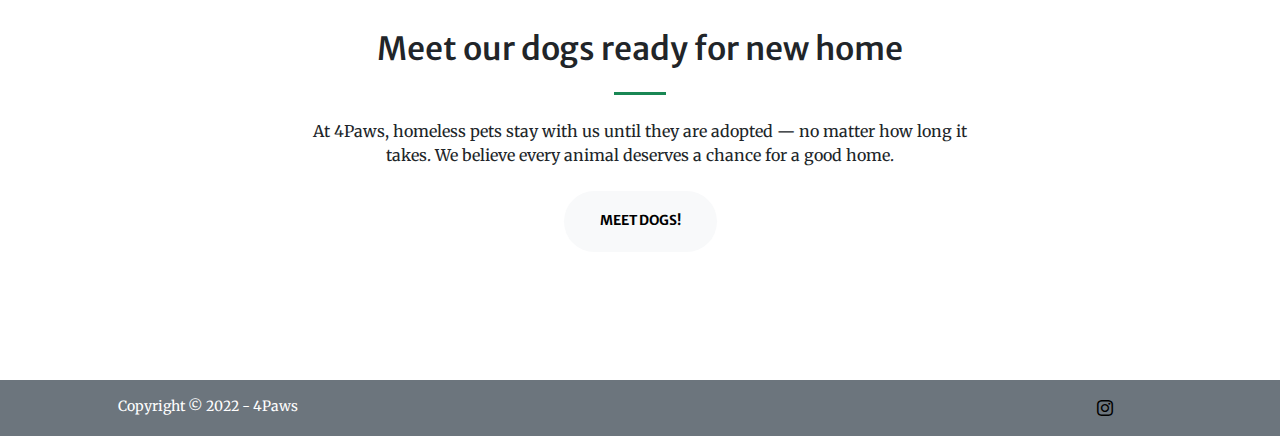
==== commit da981cf7: "ss" ====
--- a/index.html
+++ b/index.html
@@ -444,7 +444,6 @@
     </div>
 </div>
 
-
     <!-- Footer-->
     <footer class="bg-secondary py-3">
         <div class="container px-4 px-lg-5">
@@ -453,7 +452,7 @@
                     Copyright &copy; 2022 - 4Paws
                 </div>
                 <div class="col-lg-1 right">
-                    <a href="https://www.instagram.com/4paws_goojo/" target="_blank"><i class="bi bi-instagram"></i></a>
+                    <a class="icon" href="https://www.instagram.com/4paws_goojo/" target="_blank"><i class="bi bi-instagram"></i></a>
                 </div>
             </div>
         </div>
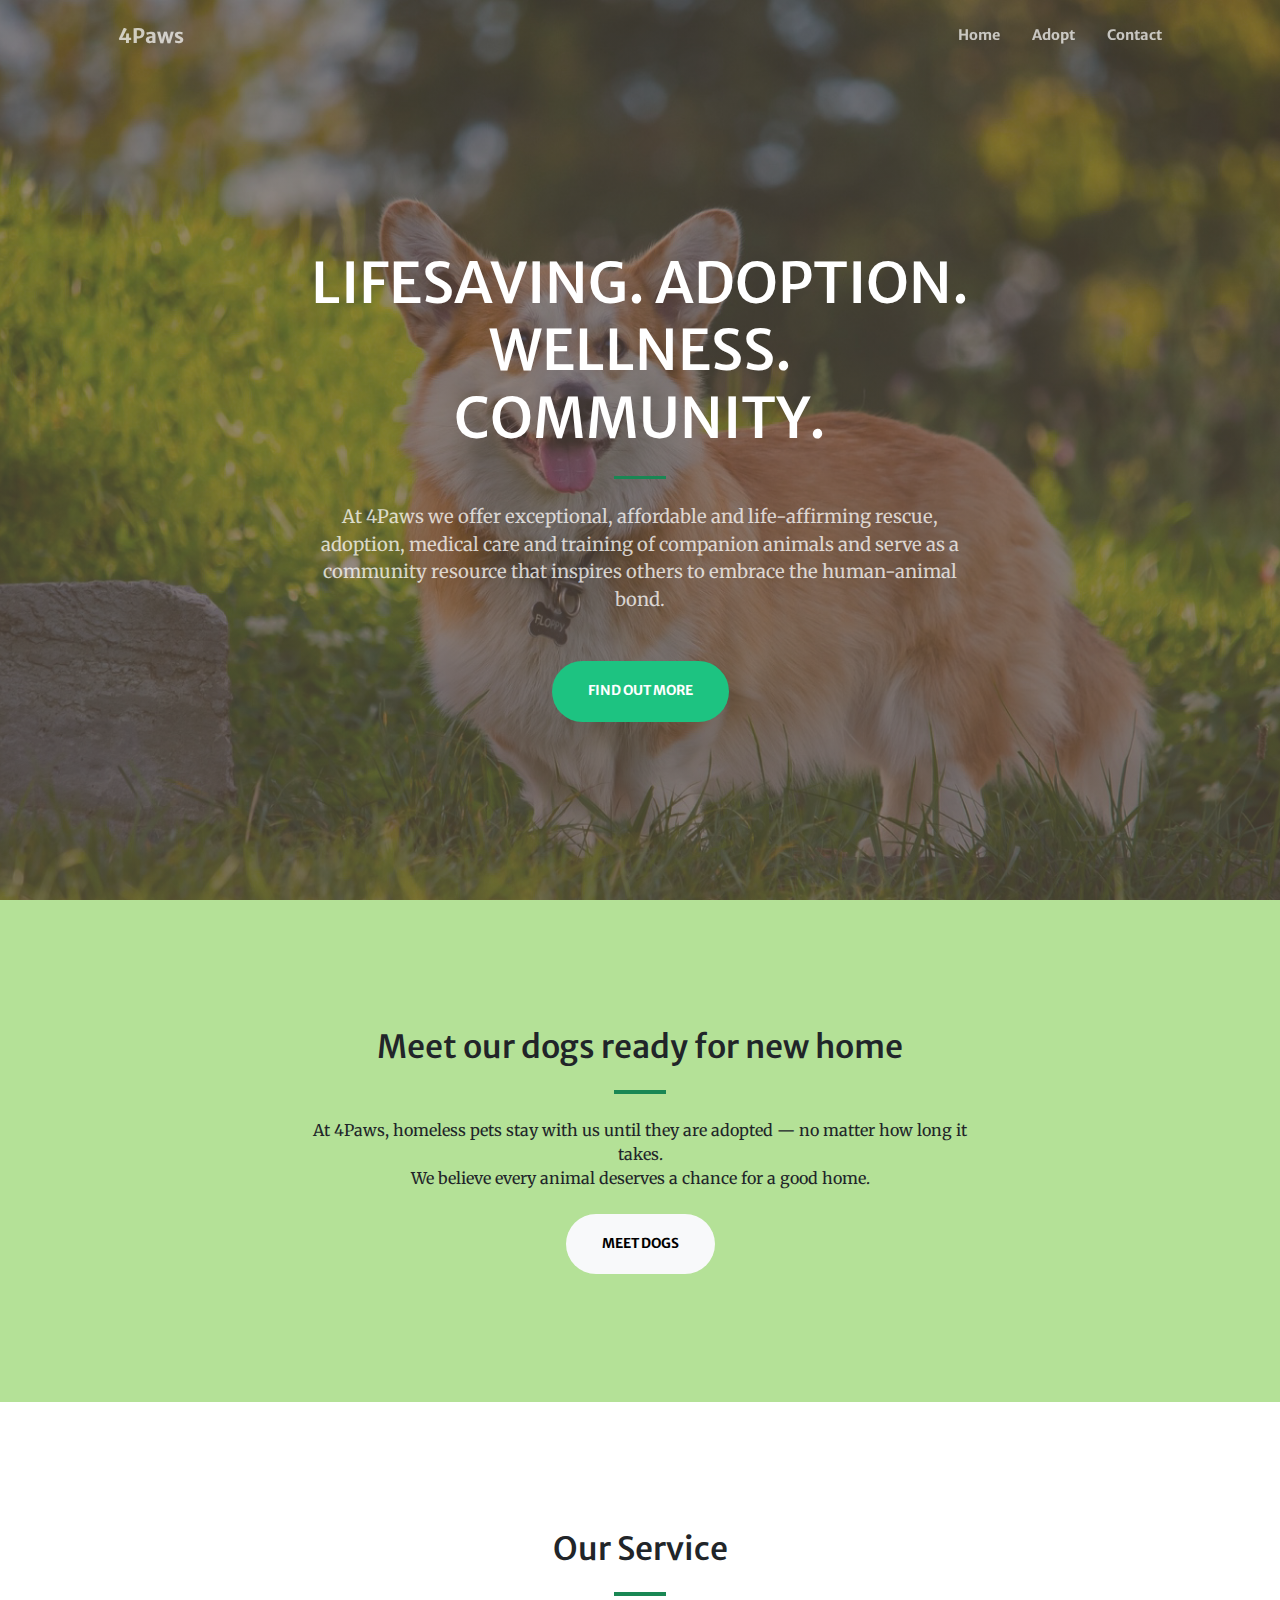
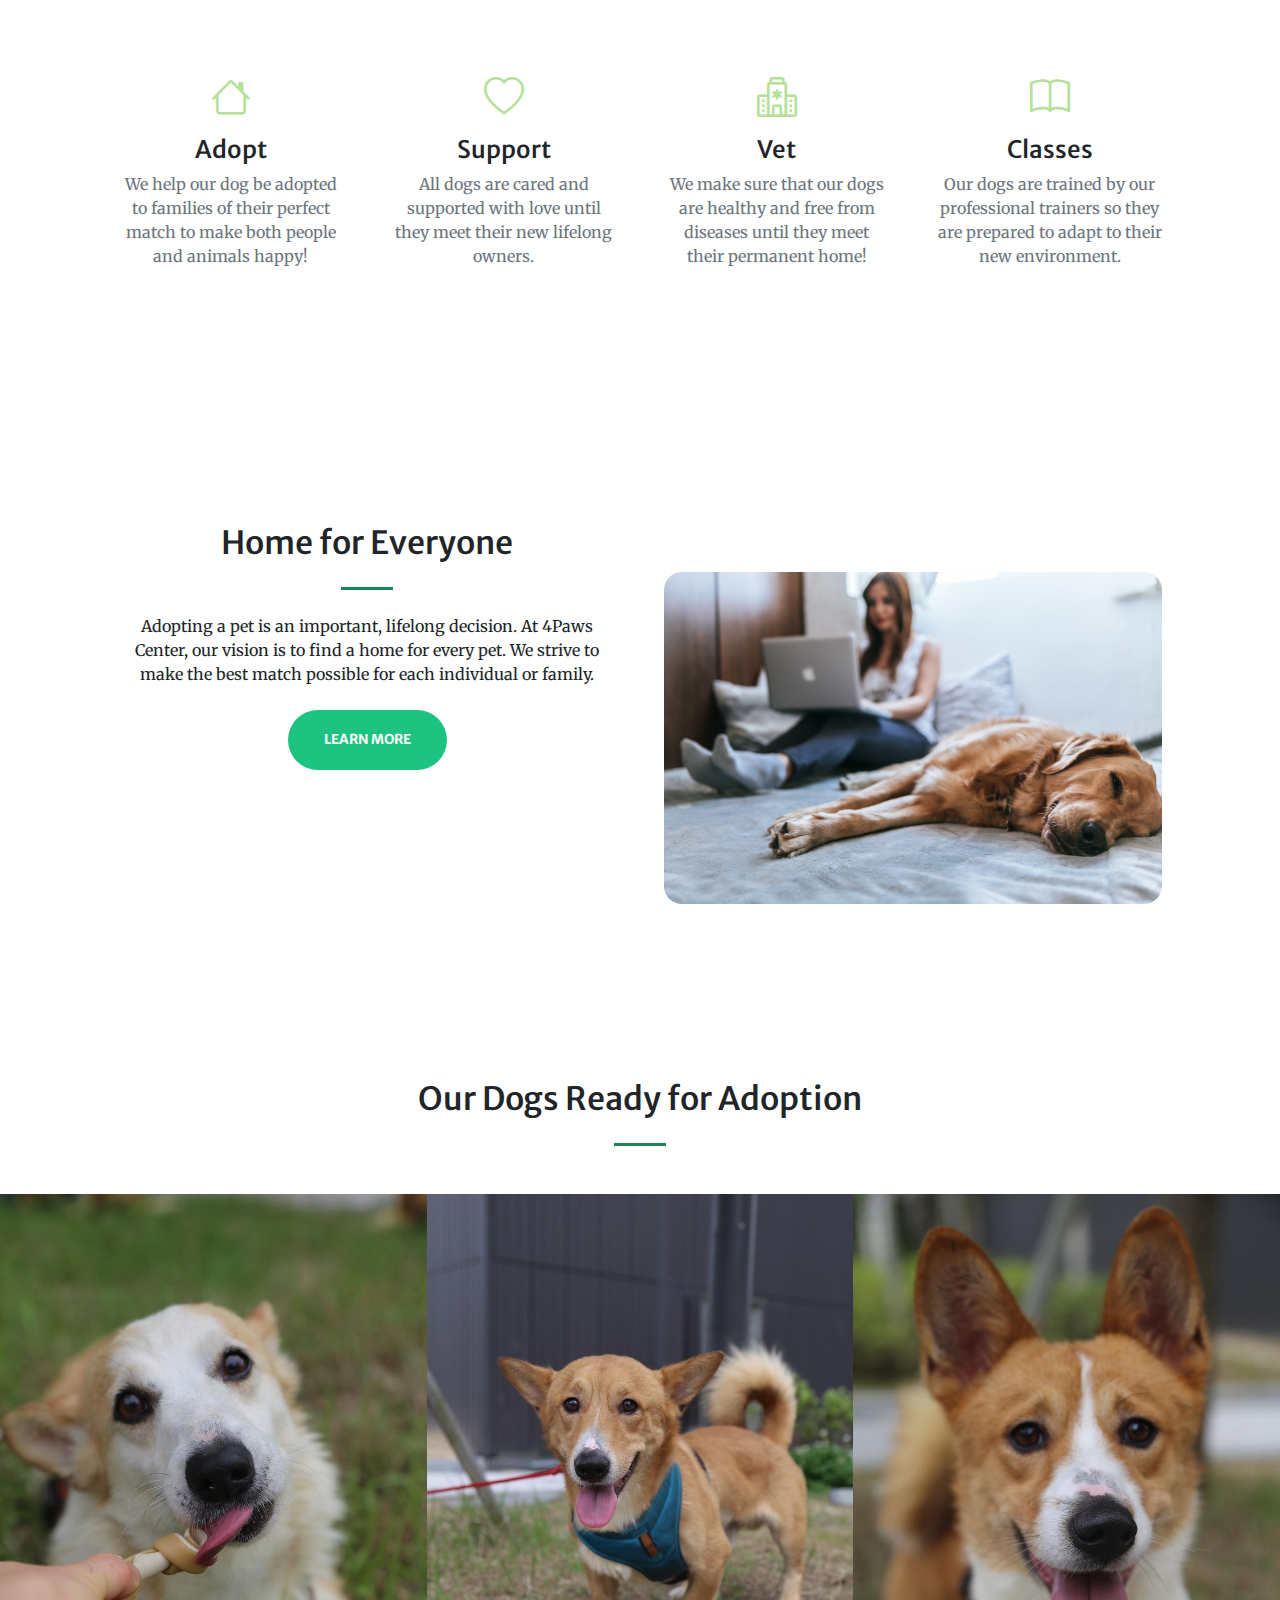
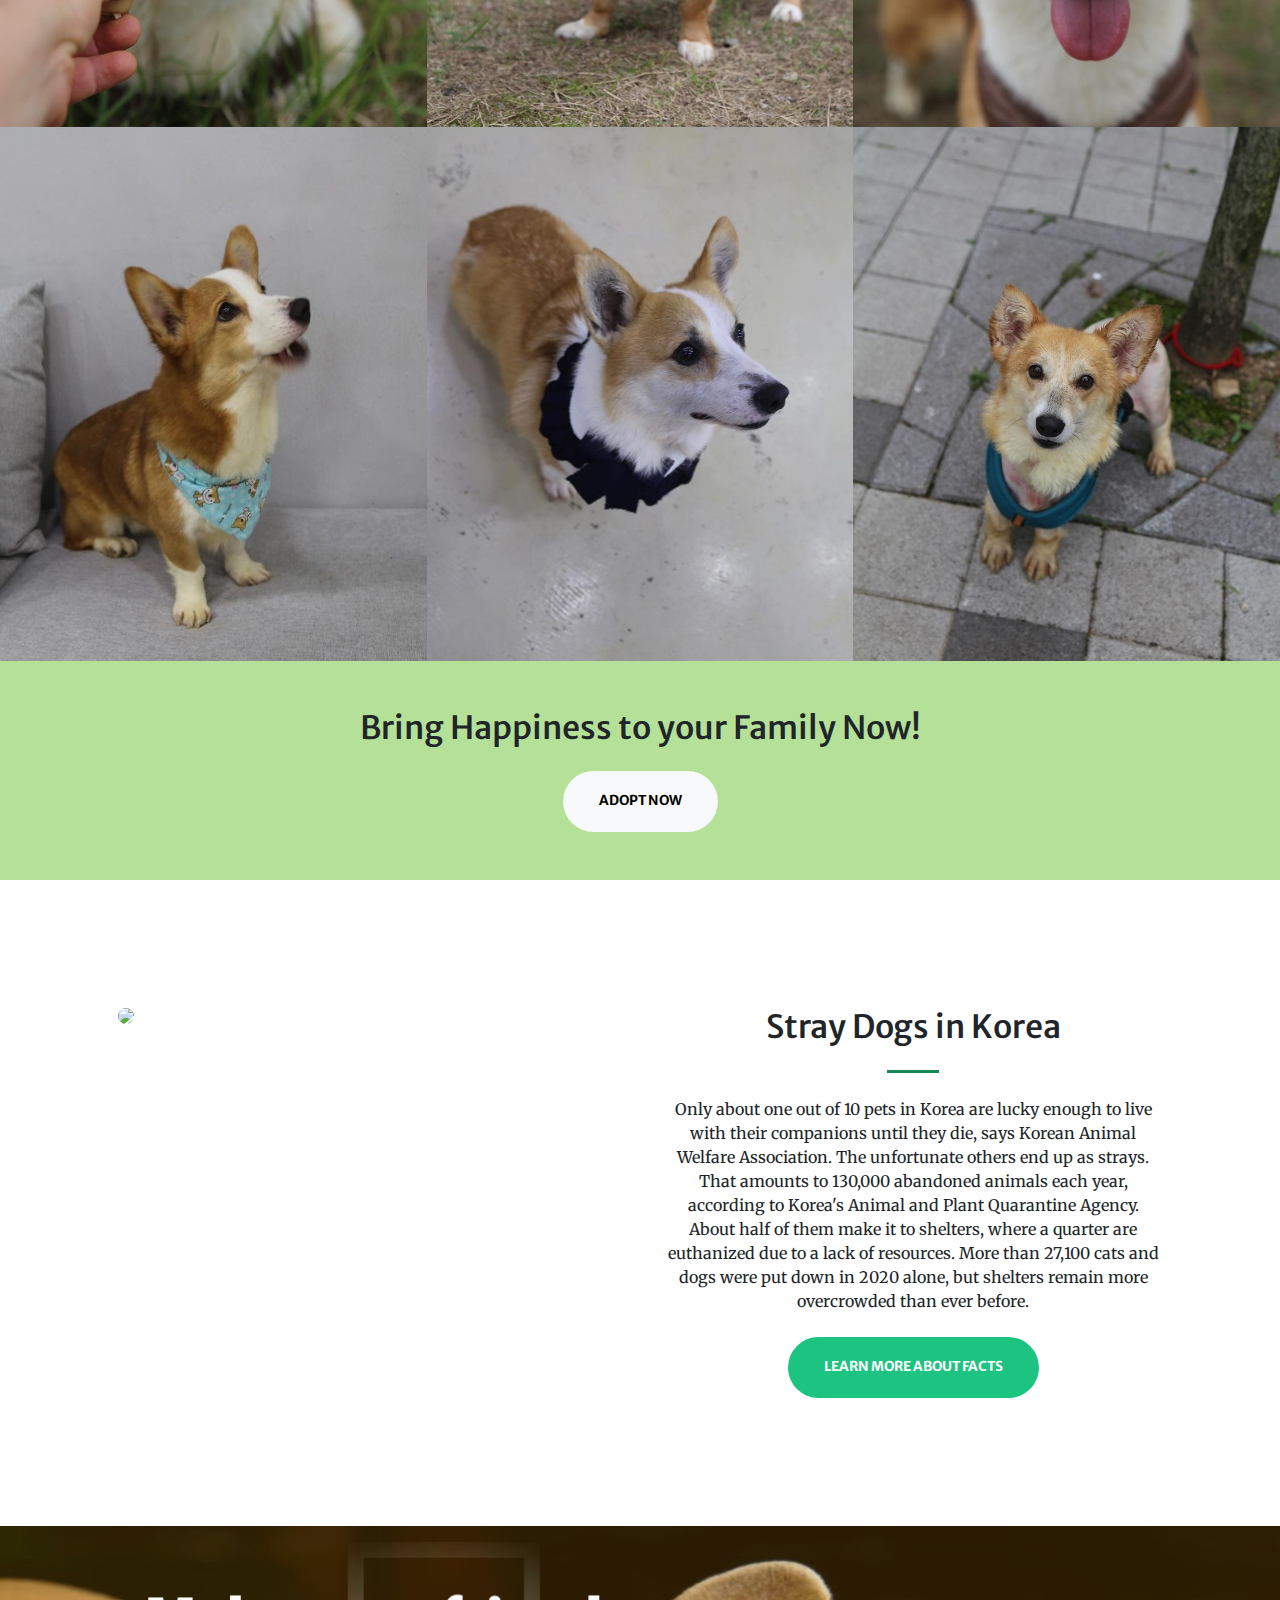
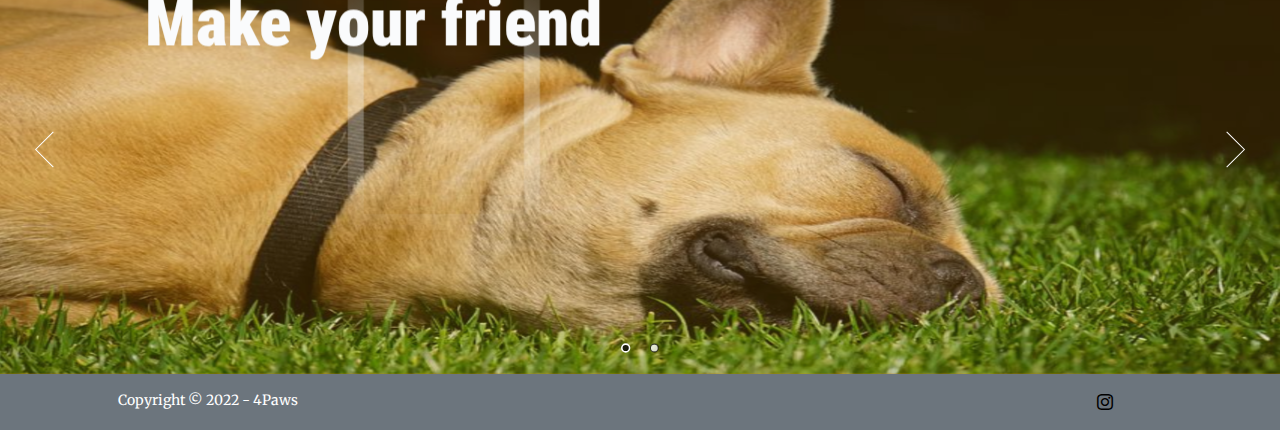
==== commit 04f61817: "sd" ====
--- a/index.html
+++ b/index.html
@@ -34,9 +34,7 @@
             <div class="collapse navbar-collapse" id="navbarResponsive">
                 <ul class="navbar-nav ms-auto my-2 my-lg-0">
                     <li class="nav-item"><a class="nav-link" href="index.html">Home</a></li>
-                    <li class="nav-item"><a class="nav-link" href="index.html#services">About</a></li>
-<!--                     <li class="nav-item"><a class="nav-link" href="stats.html">Statistics</a></li>
- -->                    <li class="nav-item"><a class="nav-link" href="adopt.html">Adopt</a></li>
+                 <li class="nav-item"><a class="nav-link" href="adopt.html">Adopt</a></li>
                     <li class="nav-item"><a class="nav-link" href="contact.html">Contact</a></li>
                 </ul>
             </div>
@@ -70,8 +68,8 @@
                     <h2 class="text mt-0">Meet our dogs ready for new home</h2>
                     <hr class="divider" />
                     <p class="text-75 mb-4">At 4Paws, homeless pets stay with us until they are adopted — no matter how
-                        long it takes. We believe every animal deserves a chance for a good home. </p>
-                    <a class="btn btn-light btn-xl" href="https://www.instagram.com/4paws_goojo/?hl=en">Meet Dogs!</a>
+                        long it takes. <br> We believe every animal deserves a chance for a good home. </p>
+                    <a class="btn btn-light btn-xl" href="https://www.instagram.com/4paws_goojo/?hl=en">Meet Dogs</a>
                 </div>
             </div>
         </div>
@@ -127,7 +125,7 @@
                     <h2 class="text mt-0">Home for Everyone</h2>
                     <hr class="divider" />
                     <p class="text-75 mb-4">Adopting a pet is an important, lifelong decision. At 4Paws Center, our vision is to find a home for every pet. We strive to make the best match possible for each individual or family.</p>
-                    <a class="btn btn-light btn-xl" href="adopt.html">Learn More</a>
+                    <a class="btn btn-primary btn-xl" href="adopt.html">Learn More</a>
                 </div>
                 <div class="col-lg-6">
                     <img class="img-fluid main-img mt-5" src="assets/img/home_dog.jpg">
@@ -200,7 +198,7 @@
     <section class="bg-primary pt-5 pb-5 text">
         <div class="container px-1 px-lg-1 text-center">
             <h2 class="mb-4">Bring Happiness to your Family Now!</h2>
-            <a class="btn btn-light btn-xl" href="adopt.html">Adopt!</a>
+            <a class="btn btn-light btn-xl" href="adopt.html">Adopt Now</a>
         </div>
     </section>
 
@@ -224,7 +222,7 @@
                         Quarantine Agency. About half of them make it to shelters, where a quarter are euthanized due to
                         a lack of resources. More than 27,100 cats and dogs were put down in 2020 alone, but shelters
                         remain more overcrowded than ever before.</p>
-                    <a class="btn btn-light btn-xl" href="https://www.koreaherald.com/view.php?ud=20210323000754">Learn more about facts</a>
+                    <a class="btn btn-primary btn-xl" href="https://www.koreaherald.com/view.php?ud=20210323000754">Learn more about facts</a>
                 </div>
             </div>
         </div>
@@ -232,7 +230,7 @@
 
 
     <!-- Volunteering -->
-    <section class="page-section" id="facts">
+<!--     <section class="page-section" id="facts">
         <div class="container px-4 px-lg-5">
             <div class="row gx-4 gx-lg-5 justify-content-center">
                 <div class="col-lg-8 text-center">
@@ -244,7 +242,7 @@
                 </div>
             </div>
         </div>
-    </section>
+    </section> -->
 
 
 
@@ -444,6 +442,206 @@
     </div>
 </div>
 
+<script src="js/jssor.slider-28.1.0.min.js" type="text/javascript"></script>
+    <script type="text/javascript">
+        window.jssor_1_slider_init = function() {
+
+            var jssor_1_SlideoTransitions = [
+              [{b:-1,d:1,ls:0.5},{b:0,d:1000,y:5,e:{y:6}}],
+              [{b:-1,d:1,ls:0.5},{b:200,d:1000,y:25,e:{y:6}}],
+              [{b:-1,d:1,ls:0.5},{b:400,d:1000,y:45,e:{y:6}}],
+              [{b:-1,d:1,ls:0.5},{b:600,d:1000,y:65,e:{y:6}}],
+              [{b:-1,d:1,ls:0.5},{b:800,d:1000,y:85,e:{y:6}}],
+              [{b:-1,d:1,ls:0.5},{b:500,d:1000,y:195,e:{y:6}}],
+              [{b:0,d:2000,y:30,e:{y:3}}],
+              [{b:-1,d:1,rY:-15,tZ:100},{b:0,d:1500,y:30,o:1,e:{y:3}}],
+              [{b:-1,d:1,rY:-15,tZ:-100},{b:0,d:1500,y:100,o:0.8,e:{y:3}}],
+              [{b:500,d:1500,o:1}],
+              [{b:0,d:1000,y:380,e:{y:6}}],
+              [{b:300,d:1000,x:80,e:{x:6}}],
+              [{b:300,d:1000,x:330,e:{x:6}}],
+              [{b:-1,d:1,r:-110,sX:5,sY:5},{b:0,d:2000,o:1,r:-20,sX:1,sY:1,e:{o:6,r:6,sX:6,sY:6}}],
+              [{b:0,d:600,x:150,o:0.5,e:{x:6}}],
+              [{b:0,d:600,x:1140,o:0.6,e:{x:6}}],
+              [{b:-1,d:1,sX:5,sY:5},{b:600,d:600,o:1,sX:1,sY:1,e:{sX:3,sY:3}}]
+            ];
+
+            var jssor_1_options = {
+              $AutoPlay: 1,
+              $LazyLoading: 1,
+              $CaptionSliderOptions: {
+                $Class: $JssorCaptionSlideo$,
+                $Transitions: jssor_1_SlideoTransitions
+              },
+              $ArrowNavigatorOptions: {
+                $Class: $JssorArrowNavigator$
+              },
+              $BulletNavigatorOptions: {
+                $Class: $JssorBulletNavigator$,
+                $SpacingX: 20,
+                $SpacingY: 20
+              }
+            };
+
+            var jssor_1_slider = new $JssorSlider$("jssor_1", jssor_1_options);
+
+            /*#region responsive code begin*/
+
+            var MAX_WIDTH = 1600;
+
+            function ScaleSlider() {
+                var containerElement = jssor_1_slider.$Elmt.parentNode;
+                var containerWidth = containerElement.clientWidth;
+
+                if (containerWidth) {
+
+                    var expectedWidth = Math.min(MAX_WIDTH || containerWidth, containerWidth);
+
+                    jssor_1_slider.$ScaleWidth(expectedWidth);
+                }
+                else {
+                    window.setTimeout(ScaleSlider, 30);
+                }
+            }
+
+            ScaleSlider();
+
+            $Jssor$.$AddEvent(window, "load", ScaleSlider);
+            $Jssor$.$AddEvent(window, "resize", ScaleSlider);
+            $Jssor$.$AddEvent(window, "orientationchange", ScaleSlider);
+            /*#endregion responsive code end*/
+        };
+    </script>
+    <link href="https://fonts.googleapis.com/css?family=Roboto+Condensed:300,300italic,regular,italic,700,700italic&subset=latin-ext,greek-ext,cyrillic-ext,greek,vietnamese,latin,cyrillic" rel="stylesheet" type="text/css" />
+    <style>
+        /* jssor slider loading skin spin css */
+        .jssorl-009-spin img {
+            animation-name: jssorl-009-spin;
+            animation-duration: 1.6s;
+            animation-iteration-count: infinite;
+            animation-timing-function: linear;
+        }
+
+        @keyframes jssorl-009-spin {
+            from {
+                transform: rotate(0deg);
+            }
+
+            to {
+                transform: rotate(360deg);
+            }
+        }
+
+
+        /*jssor slider bullet skin 132 css*/
+        .jssorb132 {position:absolute;}
+        .jssorb132 .i {position:absolute;cursor:pointer;}
+        .jssorb132 .i .b {fill:#fff;fill-opacity:0.8;stroke:#000;stroke-width:1600;stroke-miterlimit:10;stroke-opacity:0.7;}
+        .jssorb132 .i:hover .b {fill:#000;fill-opacity:.7;stroke:#fff;stroke-width:2000;stroke-opacity:0.8;}
+        .jssorb132 .iav .b {fill:#000;stroke:#fff;stroke-width:2400;fill-opacity:0.8;stroke-opacity:1;}
+        .jssorb132 .i.idn {opacity:0.3;}
+
+        .jssora051 {display:block;position:absolute;cursor:pointer;}
+        .jssora051 .a {fill:none;stroke:#fff;stroke-width:360;stroke-miterlimit:10;}
+        .jssora051:hover {opacity:.8;}
+        .jssora051.jssora051dn {opacity:.5;}
+        .jssora051.jssora051ds {opacity:.3;pointer-events:none;}
+    </style>
+    <svg viewbox="0 0 0 0" width="0" height="0" style="display:block;position:relative;left:0px;top:0px;">
+        <defs>
+            <filter id="jssor_1_flt_1" x="-50%" y="-50%" width="200%" height="200%">
+                <feGaussianBlur stddeviation="4"></feGaussianBlur>
+            </filter>
+            <radialGradient id="jssor_1_grd_2">
+                <stop offset="0" stop-color="#fff"></stop>
+                <stop offset="1" stop-color="#000"></stop>
+            </radialGradient>
+            <mask id="jssor_1_msk_3">
+                <path fill="url(#jssor_1_grd_2)" d="M600,0L600,400L0,400L0,0Z" x="0" y="0" style="position:absolute;overflow:visible;"></path>
+            </mask>
+        </defs>
+    </svg>
+
+    <div id="jssor_1" style="position:relative;margin:0 auto;top:0px;left:0px;width:1600px;height:560px;overflow:hidden;visibility:hidden;">
+        <!-- Loading Screen -->
+        <div data-u="loading" class="jssorl-009-spin" style="position:absolute;top:0px;left:0px;width:100%;height:100%;text-align:center;background-color:rgba(0,0,0,0.7);">
+            <img style="margin-top:-19px;position:relative;top:50%;width:38px;height:38px;" src="img/spin.svg" />
+        </div>
+        <div data-u="slides" style="cursor:default;position:relative;top:0px;left:0px;width:1600px;height:560px;overflow:hidden;">
+            <div style="background-color:#d3890e;">
+                <img data-u="image" style="opacity:0.8;" data-src="img/imb0.jpeg" />
+             <div data-ts="flat" data-p="1080" style="left:0px;top:0px;width:1600px;height:560px;position:absolute;">
+                    <svg viewbox="0 0 600 400" data-ts="preserve-3d" width="600" height="400" data-tchd="jssor_1_msk_3" style="left:255px;top:0px;display:block;position:absolute;overflow:visible;">
+                        <g mask="url(#jssor_1_msk_3)">
+                            <path data-to="300px -180px" fill="none" stroke="rgba(250,251,252,0.5)" stroke-width="20" d="M410-350L410-10L190-10L190-350Z" x="190" y="-350" data-t="10" style="position:absolute;overflow:visible;"></path>
+                        </g>
+                    </svg>
+                    <svg viewbox="0 0 800 72" data-to="50% 50%" width="800" height="72" data-t="11" style="left:-800px;top:78px;display:block;position:absolute;font-family:'Roboto Condensed',sans-serif;font-size:84px;font-weight:900;overflow:visible;">
+                        <text fill="#fafbfc" text-anchor="middle" x="400" y="72">Make your friend
+                        </text>
+                    </svg>
+
+                </div>
+            </div>
+<!--             <div>
+                <img data-u="image" data-src="img/imb1.jpg" />
+                   <div data-ts="flat" data-p="1080" style="left:0px;top:0px;width:1600px;height:560px;position:absolute;">
+                    <svg viewbox="0 0 600 400" data-ts="preserve-3d" width="600" height="400" data-tchd="jssor_1_msk_3" style="left:255px;top:0px;display:block;position:absolute;overflow:visible;">
+                        <g mask="url(#jssor_1_msk_3)">
+                            <path data-to="300px -180px" fill="none" stroke="rgba(250,251,252,0.5)" stroke-width="20" d="M410-350L410-10L190-10L190-350Z" x="190" y="-350" data-t="10" style="position:absolute;overflow:visible;"></path>
+                        </g>
+                    </svg>
+                    <svg viewbox="0 0 800 72" data-to="50% 50%" width="800" height="72" data-t="11" style="left:-800px;top:78px;display:block;position:absolute;font-family:'Roboto Condensed',sans-serif;font-size:84px;font-weight:900;overflow:visible;">
+                        <text fill="#fafbfc" text-anchor="middle" x="400" y="72">Make your friend
+                        </text>
+                    </svg>
+
+                </div>
+            </div> -->
+            <div style="background-color:#000000;">
+                <img data-u="image" style="opacity:0.8;" data-src="img/imb2.jpg" />
+                <div data-ts="flat" data-p="1080" style="left:0px;top:0px;width:1600px;height:560px;position:absolute;">
+                    <svg viewbox="0 0 600 400" data-ts="preserve-3d" width="600" height="400" data-tchd="jssor_1_msk_3" style="left:255px;top:0px;display:block;position:absolute;overflow:visible;">
+                        <g mask="url(#jssor_1_msk_3)">
+                            <path data-to="300px -180px" fill="none" stroke="rgba(250,251,252,0.5)" stroke-width="20" d="M410-350L410-10L190-10L190-350Z" x="190" y="-350" data-t="10" style="position:absolute;overflow:visible;"></path>
+                        </g>
+                    </svg>
+                    <svg viewbox="0 0 800 72" data-to="50% 50%" width="800" height="72" data-t="11" style="left:-800px;top:78px;display:block;position:absolute;font-family:'Roboto Condensed',sans-serif;font-size:84px;font-weight:900;overflow:visible;">
+                        <text fill="#fafbfc" text-anchor="middle" x="400" y="72">Make Your Family
+                        </text>
+                    </svg>
+
+                </div>
+            </div>
+
+ 
+        </div><a data-scale="0" href="https://www.jssor.com" style="display:none;position:absolute;">slider html</a>
+        <!-- Bullet Navigator -->
+        <div data-u="navigator" class="jssorb132" style="position:absolute;bottom:24px;right:16px;" data-autocenter="1" data-scale="0.5" data-scale-bottom="0.75">
+            <div data-u="prototype" class="i" style="width:12px;height:12px;">
+                <svg viewbox="0 0 16000 16000" style="position:absolute;top:0;left:0;width:100%;height:100%;">
+                    <circle class="b" cx="8000" cy="8000" r="5800"></circle>
+                </svg>
+            </div>
+        </div>
+        <!-- Arrow Navigator -->
+        <div data-u="arrowleft" class="jssora051" style="width:55px;height:55px;top:0px;left:25px;" data-autocenter="2" data-scale="0.75" data-scale-left="0.75">
+            <svg viewbox="0 0 16000 16000" style="position:absolute;top:0;left:0;width:100%;height:100%;">
+                <polyline class="a" points="11040,1920 4960,8000 11040,14080 "></polyline>
+            </svg>
+        </div>
+        <div data-u="arrowright" class="jssora051" style="width:55px;height:55px;top:0px;right:25px;" data-autocenter="2" data-scale="0.75" data-scale-right="0.75">
+            <svg viewbox="0 0 16000 16000" style="position:absolute;top:0;left:0;width:100%;height:100%;">
+                <polyline class="a" points="4960,1920 11040,8000 4960,14080 "></polyline>
+            </svg>
+        </div>
+    </div>
+    <script type="text/javascript">jssor_1_slider_init();
+    </script>
+    <!-- #endregion Jssor Slider End -->
+
+
+
     <!-- Footer-->
     <footer class="bg-secondary py-3">
         <div class="container px-4 px-lg-5">
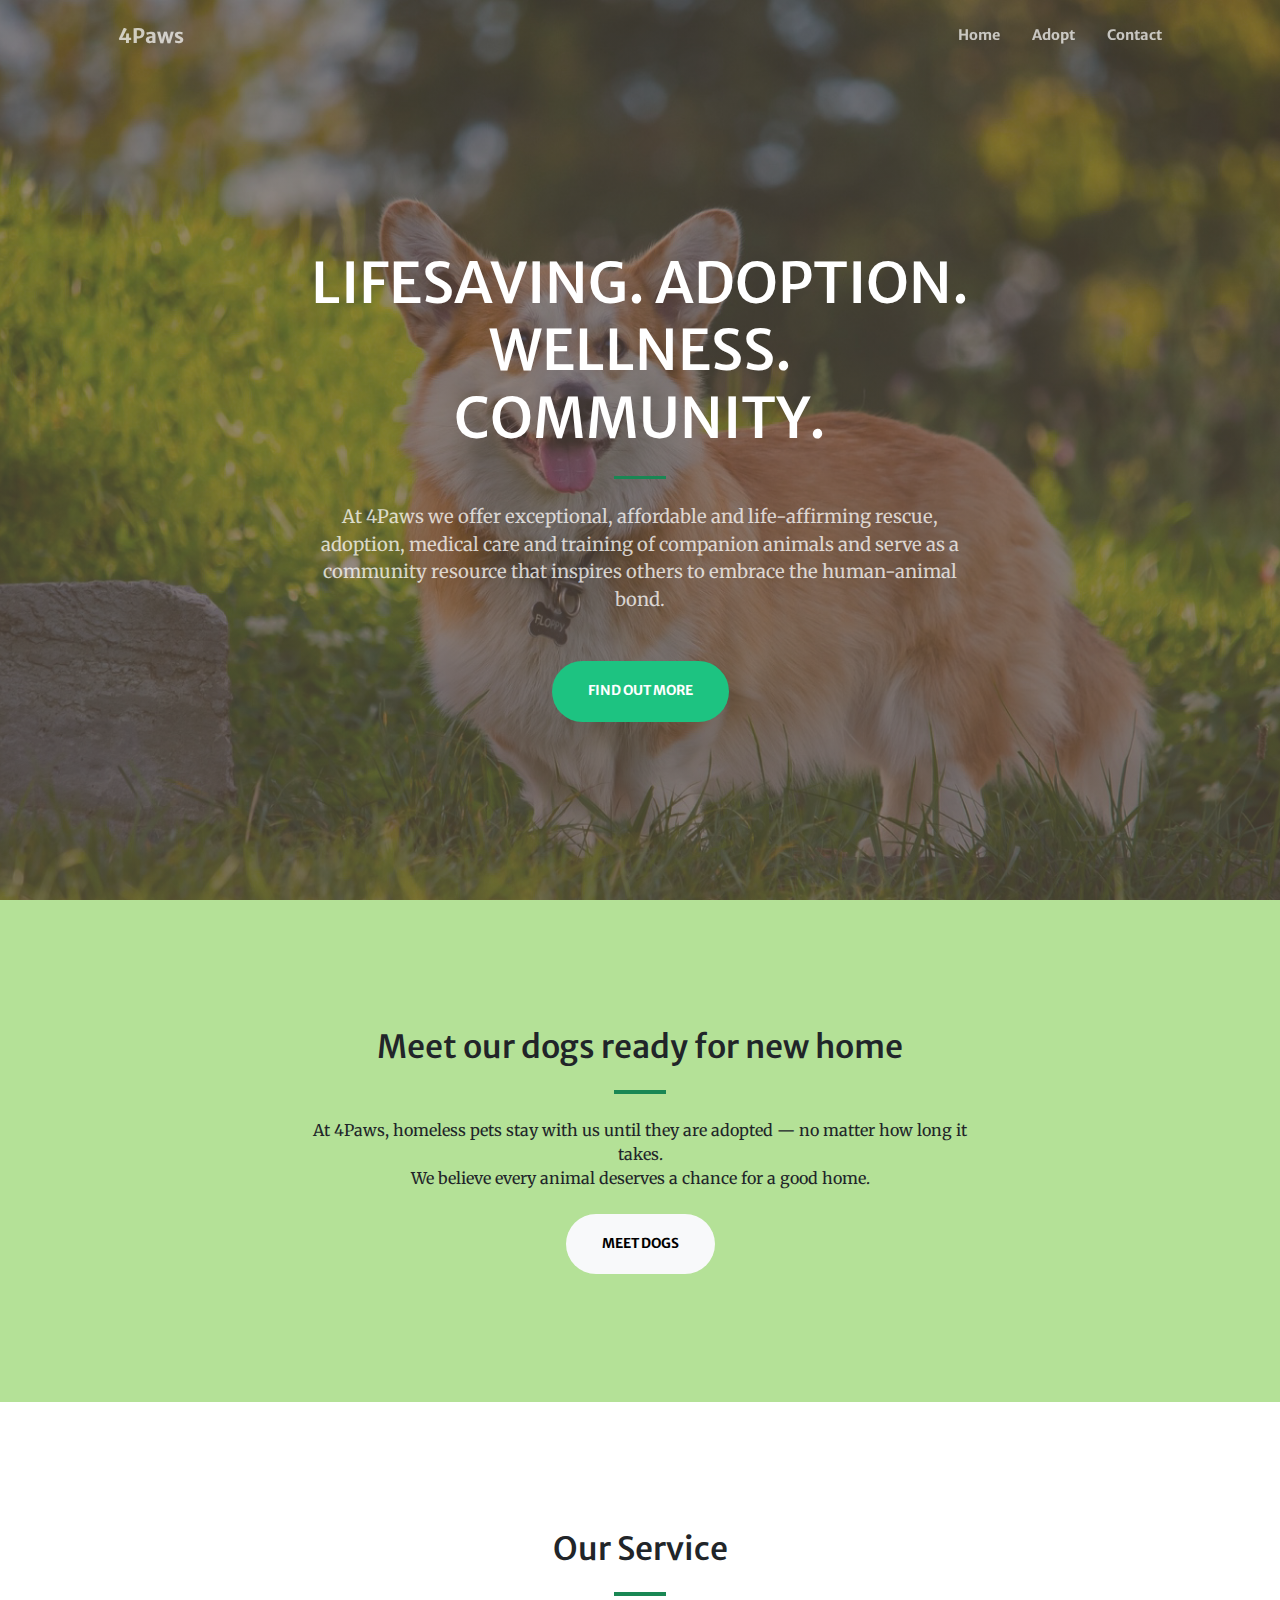
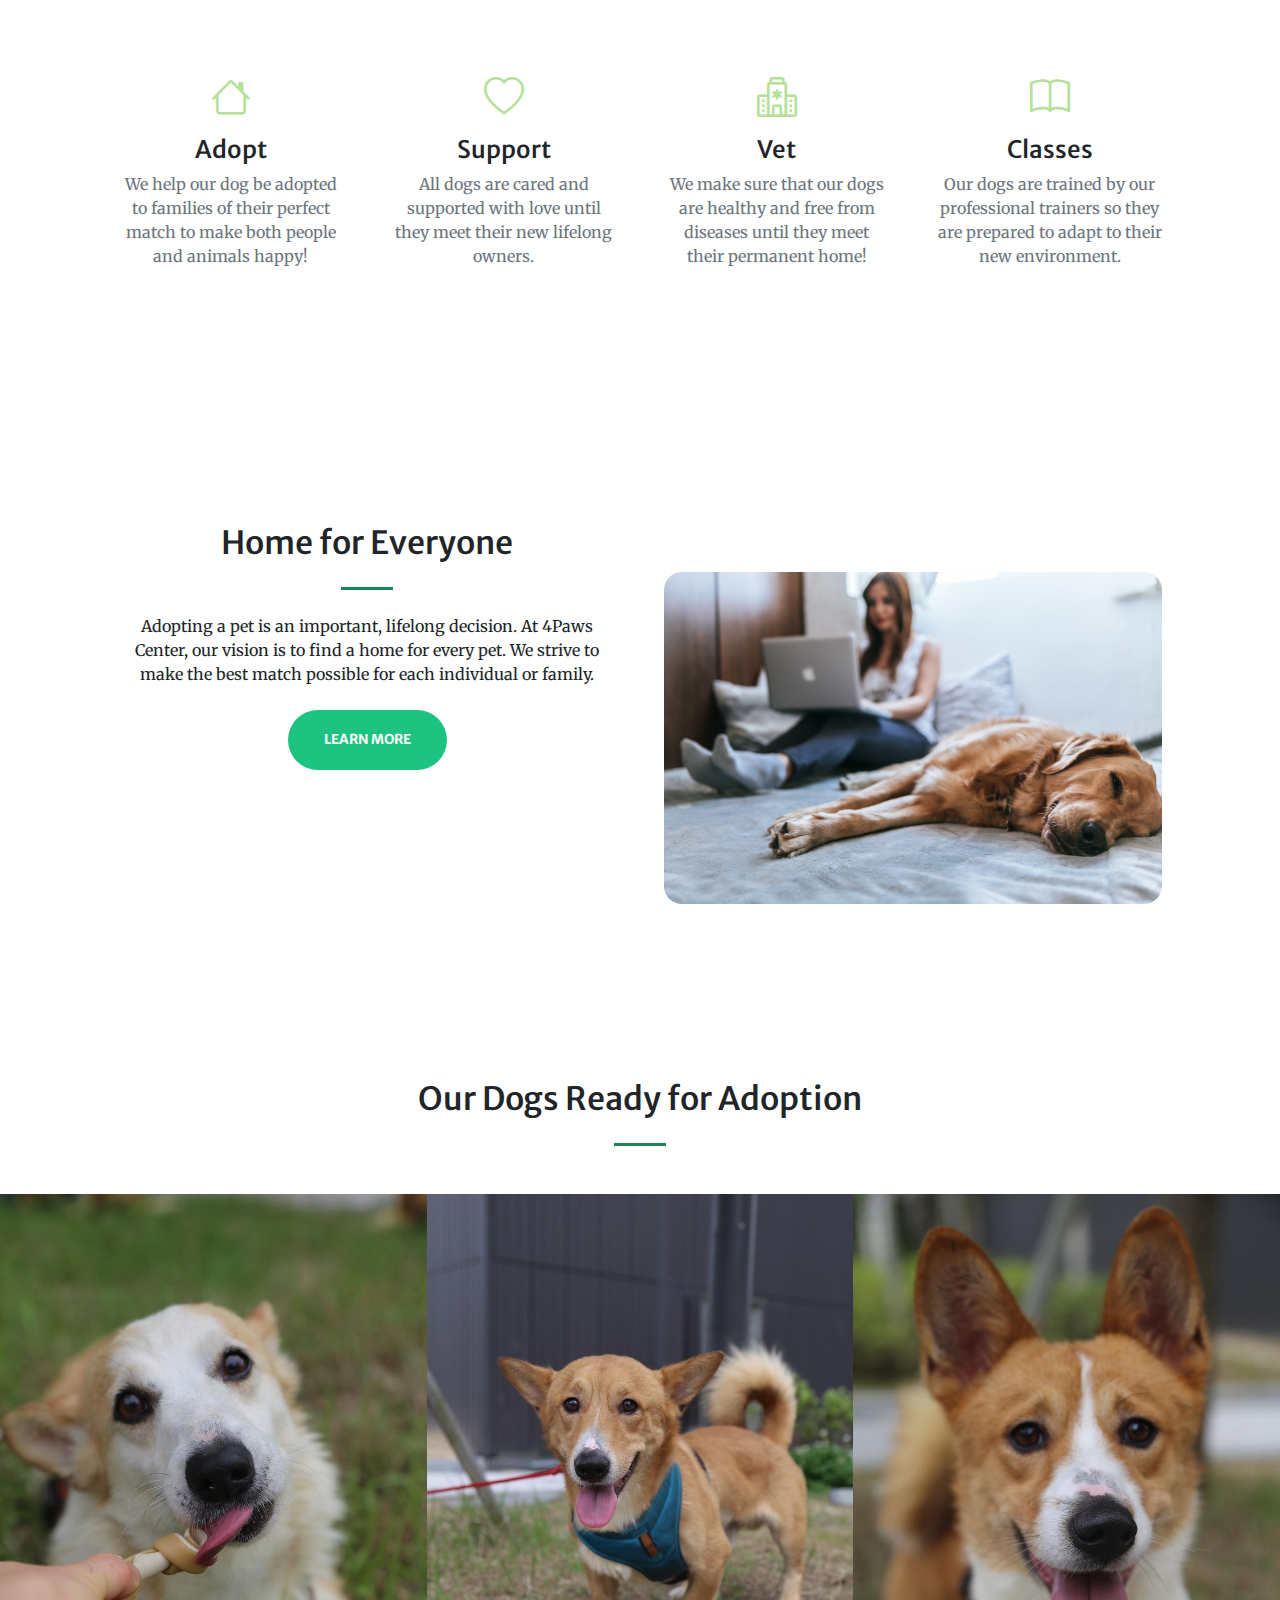
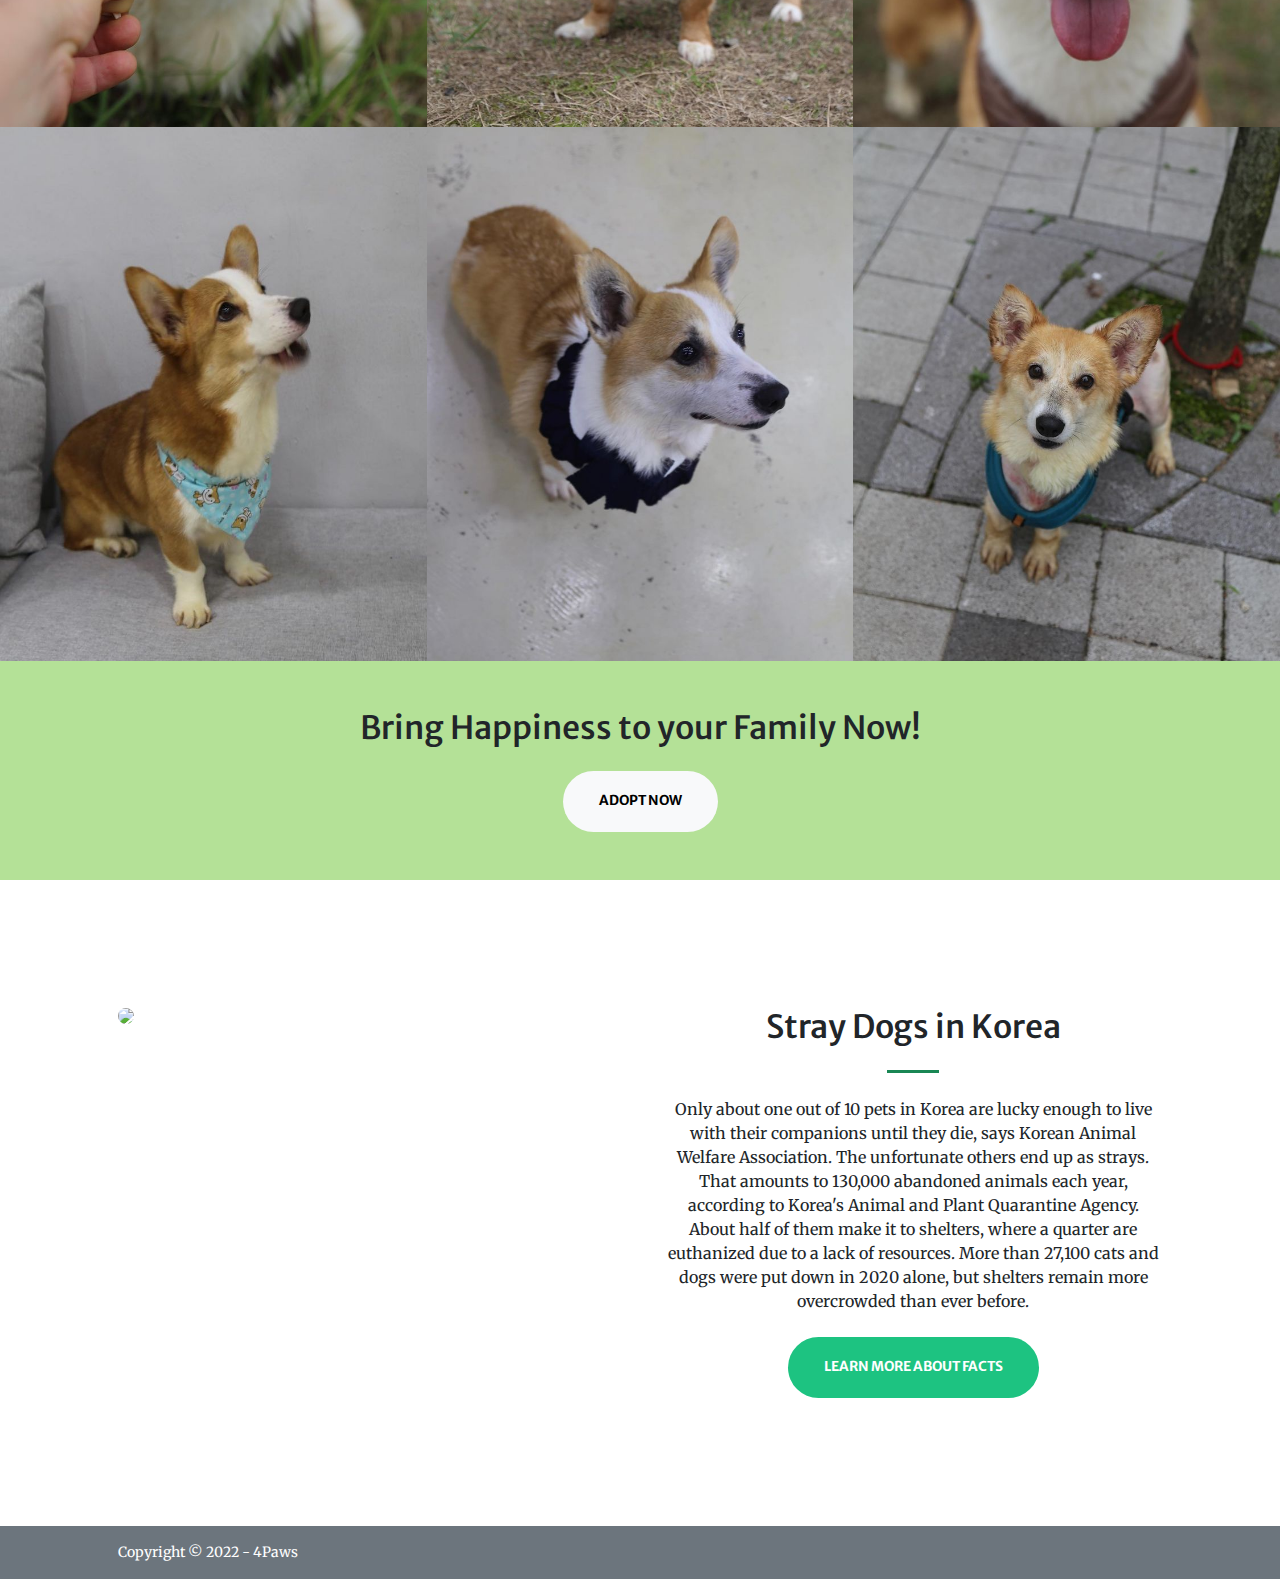
==== commit 94a066b1: "sd" ====
--- a/index.html
+++ b/index.html
@@ -442,202 +442,7 @@
     </div>
 </div>
 
-<script src="js/jssor.slider-28.1.0.min.js" type="text/javascript"></script>
-    <script type="text/javascript">
-        window.jssor_1_slider_init = function() {
-
-            var jssor_1_SlideoTransitions = [
-              [{b:-1,d:1,ls:0.5},{b:0,d:1000,y:5,e:{y:6}}],
-              [{b:-1,d:1,ls:0.5},{b:200,d:1000,y:25,e:{y:6}}],
-              [{b:-1,d:1,ls:0.5},{b:400,d:1000,y:45,e:{y:6}}],
-              [{b:-1,d:1,ls:0.5},{b:600,d:1000,y:65,e:{y:6}}],
-              [{b:-1,d:1,ls:0.5},{b:800,d:1000,y:85,e:{y:6}}],
-              [{b:-1,d:1,ls:0.5},{b:500,d:1000,y:195,e:{y:6}}],
-              [{b:0,d:2000,y:30,e:{y:3}}],
-              [{b:-1,d:1,rY:-15,tZ:100},{b:0,d:1500,y:30,o:1,e:{y:3}}],
-              [{b:-1,d:1,rY:-15,tZ:-100},{b:0,d:1500,y:100,o:0.8,e:{y:3}}],
-              [{b:500,d:1500,o:1}],
-              [{b:0,d:1000,y:380,e:{y:6}}],
-              [{b:300,d:1000,x:80,e:{x:6}}],
-              [{b:300,d:1000,x:330,e:{x:6}}],
-              [{b:-1,d:1,r:-110,sX:5,sY:5},{b:0,d:2000,o:1,r:-20,sX:1,sY:1,e:{o:6,r:6,sX:6,sY:6}}],
-              [{b:0,d:600,x:150,o:0.5,e:{x:6}}],
-              [{b:0,d:600,x:1140,o:0.6,e:{x:6}}],
-              [{b:-1,d:1,sX:5,sY:5},{b:600,d:600,o:1,sX:1,sY:1,e:{sX:3,sY:3}}]
-            ];
-
-            var jssor_1_options = {
-              $AutoPlay: 1,
-              $LazyLoading: 1,
-              $CaptionSliderOptions: {
-                $Class: $JssorCaptionSlideo$,
-                $Transitions: jssor_1_SlideoTransitions
-              },
-              $ArrowNavigatorOptions: {
-                $Class: $JssorArrowNavigator$
-              },
-              $BulletNavigatorOptions: {
-                $Class: $JssorBulletNavigator$,
-                $SpacingX: 20,
-                $SpacingY: 20
-              }
-            };
-
-            var jssor_1_slider = new $JssorSlider$("jssor_1", jssor_1_options);
-
-            /*#region responsive code begin*/
-
-            var MAX_WIDTH = 1600;
-
-            function ScaleSlider() {
-                var containerElement = jssor_1_slider.$Elmt.parentNode;
-                var containerWidth = containerElement.clientWidth;
-
-                if (containerWidth) {
-
-                    var expectedWidth = Math.min(MAX_WIDTH || containerWidth, containerWidth);
-
-                    jssor_1_slider.$ScaleWidth(expectedWidth);
-                }
-                else {
-                    window.setTimeout(ScaleSlider, 30);
-                }
-            }
-
-            ScaleSlider();
-
-            $Jssor$.$AddEvent(window, "load", ScaleSlider);
-            $Jssor$.$AddEvent(window, "resize", ScaleSlider);
-            $Jssor$.$AddEvent(window, "orientationchange", ScaleSlider);
-            /*#endregion responsive code end*/
-        };
-    </script>
-    <link href="https://fonts.googleapis.com/css?family=Roboto+Condensed:300,300italic,regular,italic,700,700italic&subset=latin-ext,greek-ext,cyrillic-ext,greek,vietnamese,latin,cyrillic" rel="stylesheet" type="text/css" />
-    <style>
-        /* jssor slider loading skin spin css */
-        .jssorl-009-spin img {
-            animation-name: jssorl-009-spin;
-            animation-duration: 1.6s;
-            animation-iteration-count: infinite;
-            animation-timing-function: linear;
-        }
-
-        @keyframes jssorl-009-spin {
-            from {
-                transform: rotate(0deg);
-            }
-
-            to {
-                transform: rotate(360deg);
-            }
-        }
-
-
-        /*jssor slider bullet skin 132 css*/
-        .jssorb132 {position:absolute;}
-        .jssorb132 .i {position:absolute;cursor:pointer;}
-        .jssorb132 .i .b {fill:#fff;fill-opacity:0.8;stroke:#000;stroke-width:1600;stroke-miterlimit:10;stroke-opacity:0.7;}
-        .jssorb132 .i:hover .b {fill:#000;fill-opacity:.7;stroke:#fff;stroke-width:2000;stroke-opacity:0.8;}
-        .jssorb132 .iav .b {fill:#000;stroke:#fff;stroke-width:2400;fill-opacity:0.8;stroke-opacity:1;}
-        .jssorb132 .i.idn {opacity:0.3;}
-
-        .jssora051 {display:block;position:absolute;cursor:pointer;}
-        .jssora051 .a {fill:none;stroke:#fff;stroke-width:360;stroke-miterlimit:10;}
-        .jssora051:hover {opacity:.8;}
-        .jssora051.jssora051dn {opacity:.5;}
-        .jssora051.jssora051ds {opacity:.3;pointer-events:none;}
-    </style>
-    <svg viewbox="0 0 0 0" width="0" height="0" style="display:block;position:relative;left:0px;top:0px;">
-        <defs>
-            <filter id="jssor_1_flt_1" x="-50%" y="-50%" width="200%" height="200%">
-                <feGaussianBlur stddeviation="4"></feGaussianBlur>
-            </filter>
-            <radialGradient id="jssor_1_grd_2">
-                <stop offset="0" stop-color="#fff"></stop>
-                <stop offset="1" stop-color="#000"></stop>
-            </radialGradient>
-            <mask id="jssor_1_msk_3">
-                <path fill="url(#jssor_1_grd_2)" d="M600,0L600,400L0,400L0,0Z" x="0" y="0" style="position:absolute;overflow:visible;"></path>
-            </mask>
-        </defs>
-    </svg>
-
-    <div id="jssor_1" style="position:relative;margin:0 auto;top:0px;left:0px;width:1600px;height:560px;overflow:hidden;visibility:hidden;">
-        <!-- Loading Screen -->
-        <div data-u="loading" class="jssorl-009-spin" style="position:absolute;top:0px;left:0px;width:100%;height:100%;text-align:center;background-color:rgba(0,0,0,0.7);">
-            <img style="margin-top:-19px;position:relative;top:50%;width:38px;height:38px;" src="img/spin.svg" />
-        </div>
-        <div data-u="slides" style="cursor:default;position:relative;top:0px;left:0px;width:1600px;height:560px;overflow:hidden;">
-            <div style="background-color:#d3890e;">
-                <img data-u="image" style="opacity:0.8;" data-src="img/imb0.jpeg" />
-             <div data-ts="flat" data-p="1080" style="left:0px;top:0px;width:1600px;height:560px;position:absolute;">
-                    <svg viewbox="0 0 600 400" data-ts="preserve-3d" width="600" height="400" data-tchd="jssor_1_msk_3" style="left:255px;top:0px;display:block;position:absolute;overflow:visible;">
-                        <g mask="url(#jssor_1_msk_3)">
-                            <path data-to="300px -180px" fill="none" stroke="rgba(250,251,252,0.5)" stroke-width="20" d="M410-350L410-10L190-10L190-350Z" x="190" y="-350" data-t="10" style="position:absolute;overflow:visible;"></path>
-                        </g>
-                    </svg>
-                    <svg viewbox="0 0 800 72" data-to="50% 50%" width="800" height="72" data-t="11" style="left:-800px;top:78px;display:block;position:absolute;font-family:'Roboto Condensed',sans-serif;font-size:84px;font-weight:900;overflow:visible;">
-                        <text fill="#fafbfc" text-anchor="middle" x="400" y="72">Make your friend
-                        </text>
-                    </svg>
-
-                </div>
-            </div>
-<!--             <div>
-                <img data-u="image" data-src="img/imb1.jpg" />
-                   <div data-ts="flat" data-p="1080" style="left:0px;top:0px;width:1600px;height:560px;position:absolute;">
-                    <svg viewbox="0 0 600 400" data-ts="preserve-3d" width="600" height="400" data-tchd="jssor_1_msk_3" style="left:255px;top:0px;display:block;position:absolute;overflow:visible;">
-                        <g mask="url(#jssor_1_msk_3)">
-                            <path data-to="300px -180px" fill="none" stroke="rgba(250,251,252,0.5)" stroke-width="20" d="M410-350L410-10L190-10L190-350Z" x="190" y="-350" data-t="10" style="position:absolute;overflow:visible;"></path>
-                        </g>
-                    </svg>
-                    <svg viewbox="0 0 800 72" data-to="50% 50%" width="800" height="72" data-t="11" style="left:-800px;top:78px;display:block;position:absolute;font-family:'Roboto Condensed',sans-serif;font-size:84px;font-weight:900;overflow:visible;">
-                        <text fill="#fafbfc" text-anchor="middle" x="400" y="72">Make your friend
-                        </text>
-                    </svg>
-
-                </div>
-            </div> -->
-            <div style="background-color:#000000;">
-                <img data-u="image" style="opacity:0.8;" data-src="img/imb2.jpg" />
-                <div data-ts="flat" data-p="1080" style="left:0px;top:0px;width:1600px;height:560px;position:absolute;">
-                    <svg viewbox="0 0 600 400" data-ts="preserve-3d" width="600" height="400" data-tchd="jssor_1_msk_3" style="left:255px;top:0px;display:block;position:absolute;overflow:visible;">
-                        <g mask="url(#jssor_1_msk_3)">
-                            <path data-to="300px -180px" fill="none" stroke="rgba(250,251,252,0.5)" stroke-width="20" d="M410-350L410-10L190-10L190-350Z" x="190" y="-350" data-t="10" style="position:absolute;overflow:visible;"></path>
-                        </g>
-                    </svg>
-                    <svg viewbox="0 0 800 72" data-to="50% 50%" width="800" height="72" data-t="11" style="left:-800px;top:78px;display:block;position:absolute;font-family:'Roboto Condensed',sans-serif;font-size:84px;font-weight:900;overflow:visible;">
-                        <text fill="#fafbfc" text-anchor="middle" x="400" y="72">Make Your Family
-                        </text>
-                    </svg>
-
-                </div>
-            </div>
-
- 
-        </div><a data-scale="0" href="https://www.jssor.com" style="display:none;position:absolute;">slider html</a>
-        <!-- Bullet Navigator -->
-        <div data-u="navigator" class="jssorb132" style="position:absolute;bottom:24px;right:16px;" data-autocenter="1" data-scale="0.5" data-scale-bottom="0.75">
-            <div data-u="prototype" class="i" style="width:12px;height:12px;">
-                <svg viewbox="0 0 16000 16000" style="position:absolute;top:0;left:0;width:100%;height:100%;">
-                    <circle class="b" cx="8000" cy="8000" r="5800"></circle>
-                </svg>
-            </div>
-        </div>
-        <!-- Arrow Navigator -->
-        <div data-u="arrowleft" class="jssora051" style="width:55px;height:55px;top:0px;left:25px;" data-autocenter="2" data-scale="0.75" data-scale-left="0.75">
-            <svg viewbox="0 0 16000 16000" style="position:absolute;top:0;left:0;width:100%;height:100%;">
-                <polyline class="a" points="11040,1920 4960,8000 11040,14080 "></polyline>
-            </svg>
-        </div>
-        <div data-u="arrowright" class="jssora051" style="width:55px;height:55px;top:0px;right:25px;" data-autocenter="2" data-scale="0.75" data-scale-right="0.75">
-            <svg viewbox="0 0 16000 16000" style="position:absolute;top:0;left:0;width:100%;height:100%;">
-                <polyline class="a" points="4960,1920 11040,8000 4960,14080 "></polyline>
-            </svg>
-        </div>
-    </div>
-    <script type="text/javascript">jssor_1_slider_init();
-    </script>
+
     <!-- #endregion Jssor Slider End -->
 
 
@@ -649,9 +454,9 @@
                 <div class="col-lg-11 small text-left text-white">
                     Copyright &copy; 2022 - 4Paws
                 </div>
-                <div class="col-lg-1 right">
+<!--                 <div class="col-lg-1 right">
                     <a class="icon" href="https://www.instagram.com/4paws_goojo/" target="_blank"><i class="bi bi-instagram"></i></a>
-                </div>
+                </div> -->
             </div>
         </div>
     </footer>
